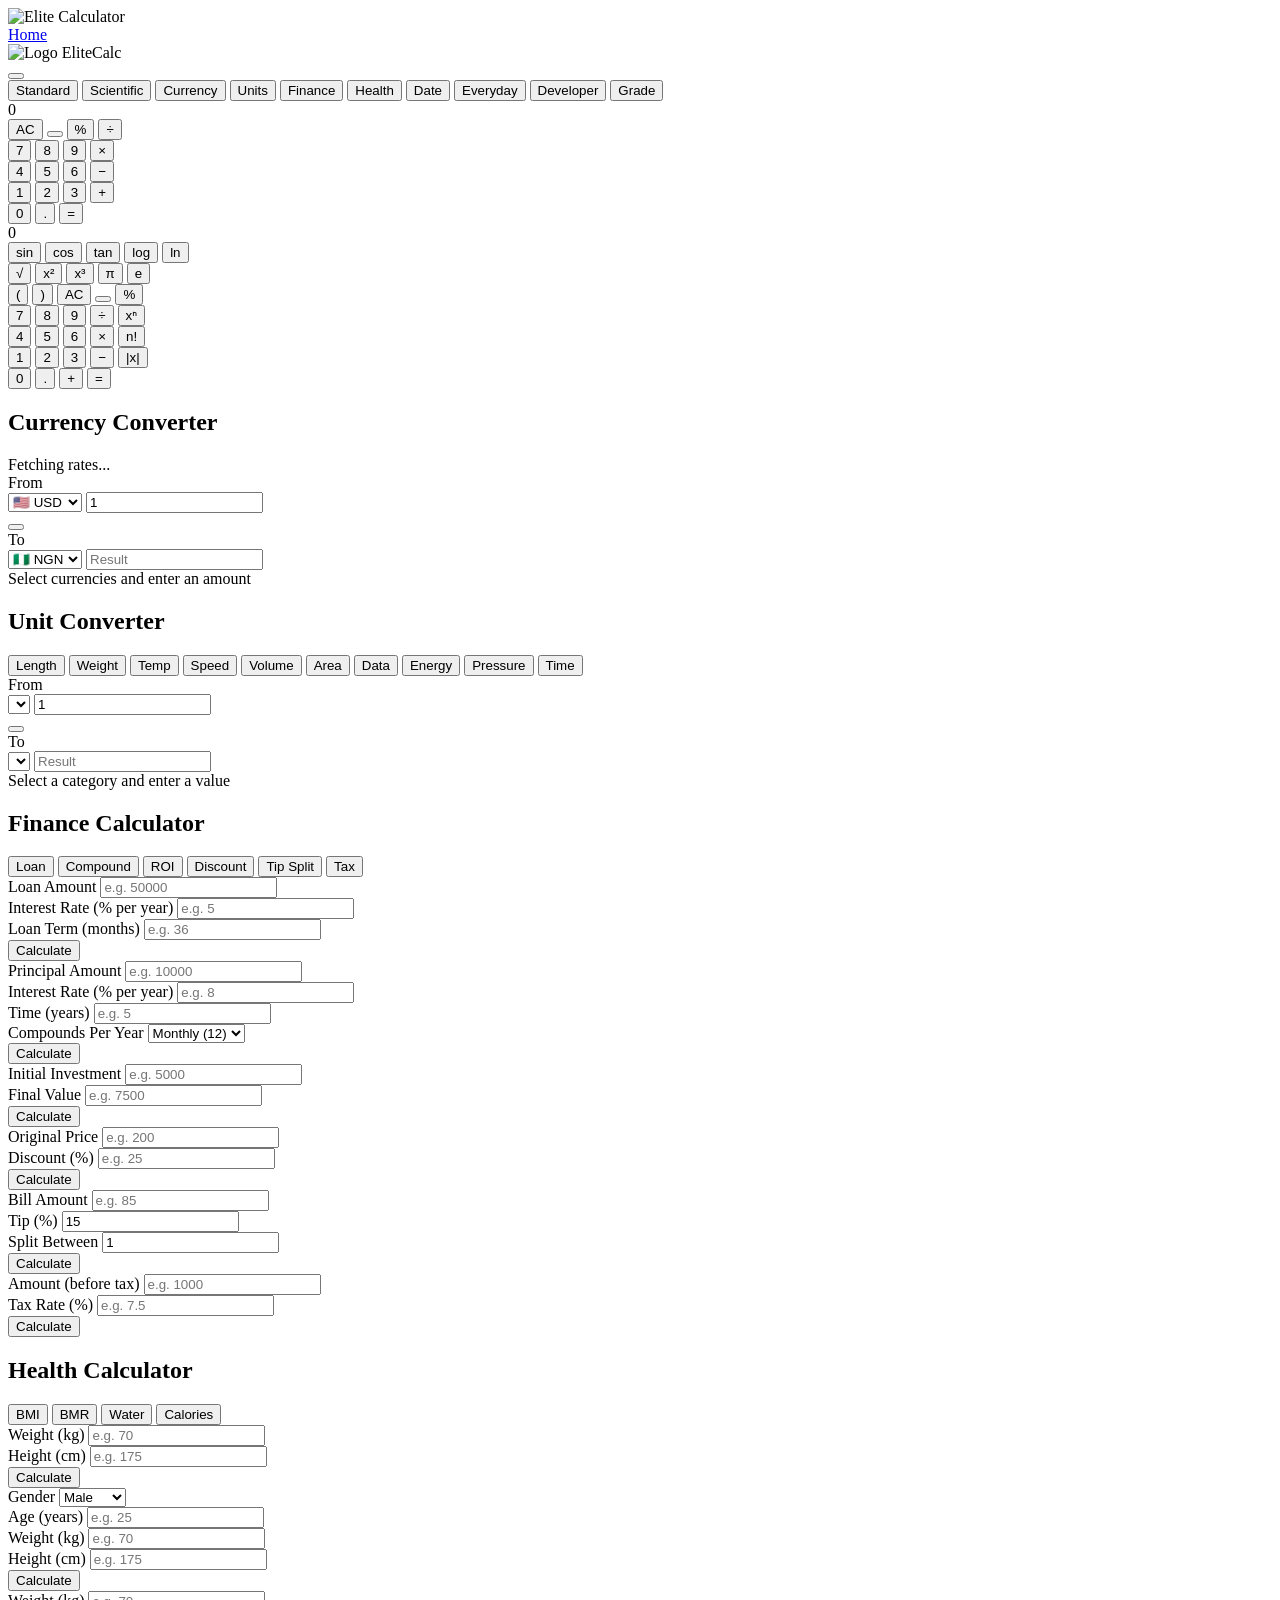
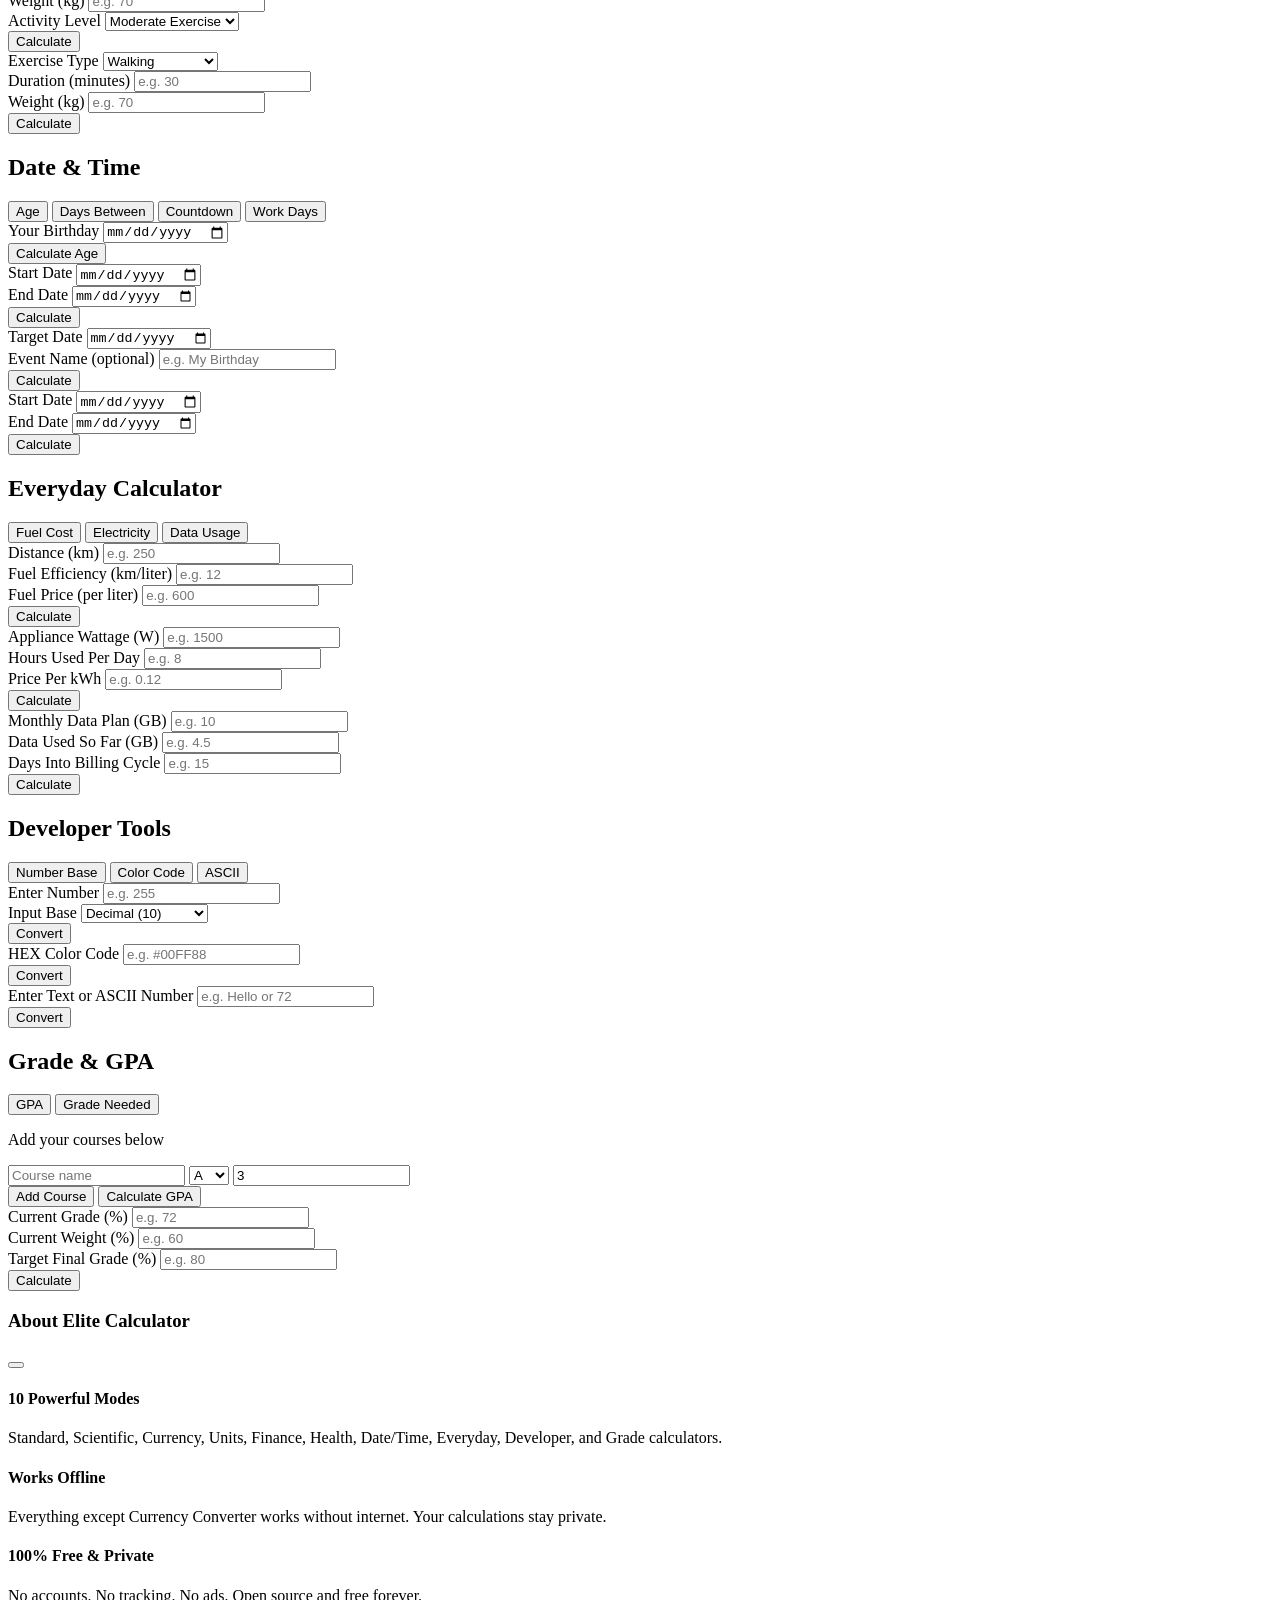
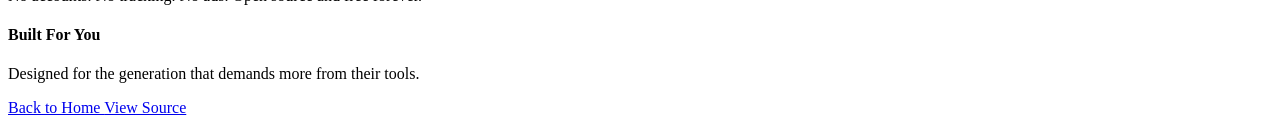
==== app.html @ 7fbbacd4 "Update print statement from 'Hello' to 'Goodbye'" ====
<!DOCTYPE html>
<html lang="en">
<head>
  <meta charset="UTF-8" />
  <meta name="viewport" content="width=device-width, initial-scale=1.0, user-scalable=no" />
  <meta name="description" content="Elite Calculator — 10 powerful calculator modes in one beautiful tool." />
  <meta name="theme-color" content="#0A0A0A" />

  <title>Elite Calculator — App</title>

  <link rel="icon" type="image/svg+xml" href="assets/favicon.svg" />

  <link rel="preconnect" href="https://fonts.googleapis.com" />
  <link rel="preconnect" href="https://fonts.gstatic.com" crossorigin />
  <link href="https://fonts.googleapis.com/css2?family=Space+Grotesk:wght@300;400;500;600;700&family=JetBrains+Mono:wght@300;400;500;700&family=Inter:wght@300;400;500;600&display=swap" rel="stylesheet" />

  <script src="https://unpkg.com/lucide@latest/dist/umd/lucide.min.js"></script>

  <link rel="stylesheet" href="css/app.css" />
</head>
<body>

<!-- LOADING SCREEN -->
<div id="loading-screen" class="app-loading">
  <div class="app-loading-content">
    <img
      src="https://i.postimg.cc/bwJGd2sS/994266106-1785743439122091.jpg"
      alt="Elite Calculator"
      class="app-loading-logo"
    />
    <div class="app-loading-bar-wrap">
      <div class="app-loading-bar"></div>
    </div>
  </div>
</div>

<!-- APP NAVIGATION -->
<nav class="app-nav">
  <div class="app-nav-inner">
    <a href="index.html" class="app-nav-back">
      <i data-lucide="arrow-left"></i>
      <span>Home</span>
    </a>
    <div class="app-nav-brand">
      <img
        src="https://i.postimg.cc/bwJGd2sS/994266106-1785743439122091.jpg"
        alt="Logo"
        class="app-nav-logo"
      />
      <span class="app-nav-title">Elite<span class="app-nav-accent">Calc</span></span>
    </div>
    <button class="app-nav-info" id="info-btn" aria-label="Info">
      <i data-lucide="info"></i>
    </button>
  </div>
</nav>

<!-- MODE SELECTOR -->
<div class="mode-selector" id="mode-selector">
  <div class="mode-scroll">

    <button class="mode-tab active" data-mode="standard">
      <i data-lucide="hash"></i>
      <span>Standard</span>
    </button>

    <button class="mode-tab" data-mode="scientific">
      <i data-lucide="atom"></i>
      <span>Scientific</span>
    </button>

    <button class="mode-tab" data-mode="currency">
      <i data-lucide="dollar-sign"></i>
      <span>Currency</span>
    </button>

    <button class="mode-tab" data-mode="units">
      <i data-lucide="ruler"></i>
      <span>Units</span>
    </button>

    <button class="mode-tab" data-mode="finance">
      <i data-lucide="trending-up"></i>
      <span>Finance</span>
    </button>

    <button class="mode-tab" data-mode="health">
      <i data-lucide="heart-pulse"></i>
      <span>Health</span>
    </button>

    <button class="mode-tab" data-mode="datetime">
      <i data-lucide="calendar"></i>
      <span>Date</span>
    </button>

    <button class="mode-tab" data-mode="everyday">
      <i data-lucide="fuel"></i>
      <span>Everyday</span>
    </button>

    <button class="mode-tab" data-mode="developer">
      <i data-lucide="code-2"></i>
      <span>Developer</span>
    </button>

    <button class="mode-tab" data-mode="grade">
      <i data-lucide="graduation-cap"></i>
      <span>Grade</span>
    </button>

  </div>
</div>

<!-- MAIN CALCULATOR AREA -->
<main class="calc-app" id="calc-app">  <!-- ================================
       STANDARD CALCULATOR MODE
  ================================ -->
  <div class="calc-mode active" id="mode-standard">

    <!-- Display Screen -->
    <div class="calc-display">
      <div class="calc-history" id="calc-history"></div>
      <div class="calc-expression" id="calc-expression"></div>
      <div class="calc-result" id="calc-result">0</div>
    </div>

    <!-- Calculator Buttons -->
    <div class="calc-buttons">
      <div class="calc-row">
        <button class="calc-btn func" data-action="clear">AC</button>
        <button class="calc-btn func" data-action="backspace">
          <i data-lucide="delete"></i>
        </button>
        <button class="calc-btn func" data-action="percent">%</button>
        <button class="calc-btn operator" data-action="operator" data-value="/">÷</button>
      </div>
      <div class="calc-row">
        <button class="calc-btn number" data-value="7">7</button>
        <button class="calc-btn number" data-value="8">8</button>
        <button class="calc-btn number" data-value="9">9</button>
        <button class="calc-btn operator" data-action="operator" data-value="*">×</button>
      </div>
      <div class="calc-row">
        <button class="calc-btn number" data-value="4">4</button>
        <button class="calc-btn number" data-value="5">5</button>
        <button class="calc-btn number" data-value="6">6</button>
        <button class="calc-btn operator" data-action="operator" data-value="-">−</button>
      </div>
      <div class="calc-row">
        <button class="calc-btn number" data-value="1">1</button>
        <button class="calc-btn number" data-value="2">2</button>
        <button class="calc-btn number" data-value="3">3</button>
        <button class="calc-btn operator" data-action="operator" data-value="+">+</button>
      </div>
      <div class="calc-row">
        <button class="calc-btn number zero" data-value="0">0</button>
        <button class="calc-btn number" data-value=".">.</button>
        <button class="calc-btn equals" data-action="equals">=</button>
      </div>
    </div>
  </div>

  <!-- ================================
       SCIENTIFIC CALCULATOR MODE
  ================================ -->
  <div class="calc-mode" id="mode-scientific">

    <div class="calc-display">
      <div class="calc-history" id="sci-history"></div>
      <div class="calc-expression" id="sci-expression"></div>
      <div class="calc-result" id="sci-result">0</div>
    </div>

    <div class="calc-buttons scientific-buttons">

      <!-- Row 1: Advanced functions -->
      <div class="calc-row sci-row">
        <button class="calc-btn sci-func" data-action="sci" data-value="sin">sin</button>
        <button class="calc-btn sci-func" data-action="sci" data-value="cos">cos</button>
        <button class="calc-btn sci-func" data-action="sci" data-value="tan">tan</button>
        <button class="calc-btn sci-func" data-action="sci" data-value="log">log</button>
        <button class="calc-btn sci-func" data-action="sci" data-value="ln">ln</button>
      </div>

      <!-- Row 2: More functions -->
      <div class="calc-row sci-row">
        <button class="calc-btn sci-func" data-action="sci" data-value="sqrt">√</button>
        <button class="calc-btn sci-func" data-action="sci" data-value="pow">x²</button>
        <button class="calc-btn sci-func" data-action="sci" data-value="cube">x³</button>
        <button class="calc-btn sci-func" data-action="sci" data-value="pi">π</button>
        <button class="calc-btn sci-func" data-action="sci" data-value="e">e</button>
      </div>

      <!-- Row 3: Parens + Clear -->
      <div class="calc-row sci-row">
        <button class="calc-btn sci-func" data-action="sci" data-value="(">(</button>
        <button class="calc-btn sci-func" data-action="sci" data-value=")">)</button>
        <button class="calc-btn func" data-action="sci-clear">AC</button>
        <button class="calc-btn func" data-action="sci-backspace">
          <i data-lucide="delete"></i>
        </button>
        <button class="calc-btn func" data-action="sci-percent">%</button>
      </div>

      <!-- Row 4: Numbers -->
      <div class="calc-row sci-row">
        <button class="calc-btn number" data-action="sci-num" data-value="7">7</button>
        <button class="calc-btn number" data-action="sci-num" data-value="8">8</button>
        <button class="calc-btn number" data-action="sci-num" data-value="9">9</button>
        <button class="calc-btn operator" data-action="sci-op" data-value="/">÷</button>
        <button class="calc-btn sci-func" data-action="sci" data-value="pow-n">xⁿ</button>
      </div>

      <!-- Row 5 -->
      <div class="calc-row sci-row">
        <button class="calc-btn number" data-action="sci-num" data-value="4">4</button>
        <button class="calc-btn number" data-action="sci-num" data-value="5">5</button>
        <button class="calc-btn number" data-action="sci-num" data-value="6">6</button>
        <button class="calc-btn operator" data-action="sci-op" data-value="*">×</button>
        <button class="calc-btn sci-func" data-action="sci" data-value="fact">n!</button>
      </div>

      <!-- Row 6 -->
      <div class="calc-row sci-row">
        <button class="calc-btn number" data-action="sci-num" data-value="1">1</button>
        <button class="calc-btn number" data-action="sci-num" data-value="2">2</button>
        <button class="calc-btn number" data-action="sci-num" data-value="3">3</button>
        <button class="calc-btn operator" data-action="sci-op" data-value="-">−</button>
        <button class="calc-btn sci-func" data-action="sci" data-value="abs">|x|</button>
      </div>

      <!-- Row 7 -->
      <div class="calc-row sci-row">
        <button class="calc-btn number sci-zero" data-action="sci-num" data-value="0">0</button>
        <button class="calc-btn number" data-action="sci-num" data-value=".">.</button>
        <button class="calc-btn operator" data-action="sci-op" data-value="+">+</button>
        <button class="calc-btn equals" data-action="sci-equals">=</button>
      </div>

    </div>
  </div>

  <!-- ================================
       CURRENCY CONVERTER MODE
  ================================ -->
  <div class="calc-mode" id="mode-currency">

    <div class="converter-panel">

      <div class="converter-header">
        <h2 class="converter-title">Currency Converter</h2>
        <div class="converter-status" id="currency-status">
          <div class="status-dot"></div>
          <span>Fetching rates...</span>
        </div>
      </div>

      <!-- From Currency -->
      <div class="converter-card">
        <label class="converter-label">From</label>
        <div class="converter-input-row">
          <select class="converter-select" id="currency-from">
            <option value="USD">🇺🇸 USD</option>
            <option value="EUR">🇪🇺 EUR</option>
            <option value="GBP">🇬🇧 GBP</option>
            <option value="NGN">🇳🇬 NGN</option>
            <option value="JPY">🇯🇵 JPY</option>
            <option value="CAD">🇨🇦 CAD</option>
            <option value="AUD">🇦🇺 AUD</option>
            <option value="CHF">🇨🇭 CHF</option>
            <option value="CNY">🇨🇳 CNY</option>
            <option value="INR">🇮🇳 INR</option>
            <option value="BRL">🇧🇷 BRL</option>
            <option value="ZAR">🇿🇦 ZAR</option>
            <option value="KRW">🇰🇷 KRW</option>
            <option value="MXN">🇲🇽 MXN</option>
            <option value="SGD">🇸🇬 SGD</option>
            <option value="HKD">🇭🇰 HKD</option>
            <option value="SEK">🇸🇪 SEK</option>
            <option value="NOK">🇳🇴 NOK</option>
            <option value="GHS">🇬🇭 GHS</option>
            <option value="KES">🇰🇪 KES</option>
            <option value="EGP">🇪🇬 EGP</option>
            <option value="AED">🇦🇪 AED</option>
            <option value="SAR">🇸🇦 SAR</option>
            <option value="TRY">🇹🇷 TRY</option>
          </select>
          <input
            type="number"
            class="converter-input"
            id="currency-amount-from"
            value="1"
            placeholder="Enter amount"
          />
        </div>
      </div>

      <!-- Swap Button -->
      <div class="converter-swap-wrap">
        <button class="converter-swap" id="currency-swap">
          <i data-lucide="arrow-up-down"></i>
        </button>
      </div>

      <!-- To Currency -->
      <div class="converter-card">
        <label class="converter-label">To</label>
        <div class="converter-input-row">
          <select class="converter-select" id="currency-to">
            <option value="NGN">🇳🇬 NGN</option>
            <option value="USD">🇺🇸 USD</option>
            <option value="EUR">🇪🇺 EUR</option>
            <option value="GBP">🇬🇧 GBP</option>
            <option value="JPY">🇯🇵 JPY</option>
            <option value="CAD">🇨🇦 CAD</option>
            <option value="AUD">🇦🇺 AUD</option>
            <option value="CHF">🇨🇭 CHF</option>
            <option value="CNY">🇨🇳 CNY</option>
            <option value="INR">🇮🇳 INR</option>
            <option value="BRL">🇧🇷 BRL</option>
            <option value="ZAR">🇿🇦 ZAR</option>
            <option value="KRW">🇰🇷 KRW</option>
            <option value="MXN">🇲🇽 MXN</option>
            <option value="SGD">🇸🇬 SGD</option>
            <option value="HKD">🇭🇰 HKD</option>
            <option value="SEK">🇸🇪 SEK</option>
            <option value="NOK">🇳🇴 NOK</option>
            <option value="GHS">🇬🇭 GHS</option>
            <option value="KES">🇰🇪 KES</option>
            <option value="EGP">🇪🇬 EGP</option>
            <option value="AED">🇦🇪 AED</option>
            <option value="SAR">🇸🇦 SAR</option>
            <option value="TRY">🇹🇷 TRY</option>
          </select>
          <input
            type="number"
            class="converter-input"
            id="currency-amount-to"
            placeholder="Result"
            readonly
          />
        </div>
      </div>

      <!-- Rate Info -->
      <div class="converter-rate" id="currency-rate">
        Select currencies and enter an amount
      </div>

    </div>
  </div>  <!-- ================================
       UNIT CONVERTER MODE
  ================================ -->
  <div class="calc-mode" id="mode-units">

    <div class="converter-panel">

      <div class="converter-header">
        <h2 class="converter-title">Unit Converter</h2>
      </div>

      <!-- Unit Category Selector -->
      <div class="unit-categories" id="unit-categories">
        <button class="unit-cat-btn active" data-category="length">Length</button>
        <button class="unit-cat-btn" data-category="weight">Weight</button>
        <button class="unit-cat-btn" data-category="temperature">Temp</button>
        <button class="unit-cat-btn" data-category="speed">Speed</button>
        <button class="unit-cat-btn" data-category="volume">Volume</button>
        <button class="unit-cat-btn" data-category="area">Area</button>
        <button class="unit-cat-btn" data-category="data">Data</button>
        <button class="unit-cat-btn" data-category="energy">Energy</button>
        <button class="unit-cat-btn" data-category="pressure">Pressure</button>
        <button class="unit-cat-btn" data-category="time">Time</button>
      </div>

      <!-- From Unit -->
      <div class="converter-card">
        <label class="converter-label">From</label>
        <div class="converter-input-row">
          <select class="converter-select" id="unit-from"></select>
          <input
            type="number"
            class="converter-input"
            id="unit-amount-from"
            value="1"
            placeholder="Enter value"
          />
        </div>
      </div>

      <!-- Swap -->
      <div class="converter-swap-wrap">
        <button class="converter-swap" id="unit-swap">
          <i data-lucide="arrow-up-down"></i>
        </button>
      </div>

      <!-- To Unit -->
      <div class="converter-card">
        <label class="converter-label">To</label>
        <div class="converter-input-row">
          <select class="converter-select" id="unit-to"></select>
          <input
            type="number"
            class="converter-input"
            id="unit-amount-to"
            placeholder="Result"
            readonly
          />
        </div>
      </div>

      <div class="converter-rate" id="unit-formula">
        Select a category and enter a value
      </div>

    </div>
  </div>

  <!-- ================================
       FINANCE CALCULATOR MODE
  ================================ -->
  <div class="calc-mode" id="mode-finance">

    <div class="converter-panel">

      <div class="converter-header">
        <h2 class="converter-title">Finance Calculator</h2>
      </div>

      <!-- Finance Sub-Mode Selector -->
      <div class="unit-categories" id="finance-categories">
        <button class="unit-cat-btn active" data-finance="loan">Loan</button>
        <button class="unit-cat-btn" data-finance="compound">Compound</button>
        <button class="unit-cat-btn" data-finance="roi">ROI</button>
        <button class="unit-cat-btn" data-finance="discount">Discount</button>
        <button class="unit-cat-btn" data-finance="tip">Tip Split</button>
        <button class="unit-cat-btn" data-finance="tax">Tax</button>
      </div>

      <!-- Loan Calculator -->
      <div class="finance-panel active" id="finance-loan">
        <div class="input-group">
          <label class="input-label">Loan Amount</label>
          <input type="number" class="form-input" id="loan-amount" placeholder="e.g. 50000" />
        </div>
        <div class="input-group">
          <label class="input-label">Interest Rate (% per year)</label>
          <input type="number" class="form-input" id="loan-rate" placeholder="e.g. 5" />
        </div>
        <div class="input-group">
          <label class="input-label">Loan Term (months)</label>
          <input type="number" class="form-input" id="loan-term" placeholder="e.g. 36" />
        </div>
        <button class="calc-action-btn" id="loan-calc-btn">Calculate</button>
        <div class="result-card" id="loan-result" style="display:none;">
          <div class="result-row">
            <span class="result-label">Monthly Payment</span>
            <span class="result-value" id="loan-monthly">—</span>
          </div>
          <div class="result-row">
            <span class="result-label">Total Payment</span>
            <span class="result-value" id="loan-total">—</span>
          </div>
          <div class="result-row">
            <span class="result-label">Total Interest</span>
            <span class="result-value" id="loan-interest">—</span>
          </div>
        </div>
      </div>

      <!-- Compound Interest -->
      <div class="finance-panel" id="finance-compound">
        <div class="input-group">
          <label class="input-label">Principal Amount</label>
          <input type="number" class="form-input" id="comp-principal" placeholder="e.g. 10000" />
        </div>
        <div class="input-group">
          <label class="input-label">Interest Rate (% per year)</label>
          <input type="number" class="form-input" id="comp-rate" placeholder="e.g. 8" />
        </div>
        <div class="input-group">
          <label class="input-label">Time (years)</label>
          <input type="number" class="form-input" id="comp-time" placeholder="e.g. 5" />
        </div>
        <div class="input-group">
          <label class="input-label">Compounds Per Year</label>
          <select class="form-input" id="comp-frequency">
            <option value="1">Annually (1)</option>
            <option value="4">Quarterly (4)</option>
            <option value="12" selected>Monthly (12)</option>
            <option value="365">Daily (365)</option>
          </select>
        </div>
        <button class="calc-action-btn" id="comp-calc-btn">Calculate</button>
        <div class="result-card" id="comp-result" style="display:none;">
          <div class="result-row">
            <span class="result-label">Future Value</span>
            <span class="result-value" id="comp-future">—</span>
          </div>
          <div class="result-row">
            <span class="result-label">Interest Earned</span>
            <span class="result-value" id="comp-earned">—</span>
          </div>
        </div>
      </div>

      <!-- ROI Calculator -->
      <div class="finance-panel" id="finance-roi">
        <div class="input-group">
          <label class="input-label">Initial Investment</label>
          <input type="number" class="form-input" id="roi-initial" placeholder="e.g. 5000" />
        </div>
        <div class="input-group">
          <label class="input-label">Final Value</label>
          <input type="number" class="form-input" id="roi-final" placeholder="e.g. 7500" />
        </div>
        <button class="calc-action-btn" id="roi-calc-btn">Calculate</button>
        <div class="result-card" id="roi-result" style="display:none;">
          <div class="result-row">
            <span class="result-label">ROI</span>
            <span class="result-value" id="roi-percent">—</span>
          </div>
          <div class="result-row">
            <span class="result-label">Profit / Loss</span>
            <span class="result-value" id="roi-profit">—</span>
          </div>
        </div>
      </div>

      <!-- Discount Calculator -->
      <div class="finance-panel" id="finance-discount">
        <div class="input-group">
          <label class="input-label">Original Price</label>
          <input type="number" class="form-input" id="disc-original" placeholder="e.g. 200" />
        </div>
        <div class="input-group">
          <label class="input-label">Discount (%)</label>
          <input type="number" class="form-input" id="disc-percent" placeholder="e.g. 25" />
        </div>
        <button class="calc-action-btn" id="disc-calc-btn">Calculate</button>
        <div class="result-card" id="disc-result" style="display:none;">
          <div class="result-row">
            <span class="result-label">You Save</span>
            <span class="result-value" id="disc-savings">—</span>
          </div>
          <div class="result-row">
            <span class="result-label">Final Price</span>
            <span class="result-value" id="disc-final">—</span>
          </div>
        </div>
      </div>

      <!-- Tip Splitter -->
      <div class="finance-panel" id="finance-tip">
        <div class="input-group">
          <label class="input-label">Bill Amount</label>
          <input type="number" class="form-input" id="tip-bill" placeholder="e.g. 85" />
        </div>
        <div class="input-group">
          <label class="input-label">Tip (%)</label>
          <input type="number" class="form-input" id="tip-percent" placeholder="e.g. 15" value="15" />
        </div>
        <div class="input-group">
          <label class="input-label">Split Between</label>
          <input type="number" class="form-input" id="tip-people" placeholder="e.g. 3" value="1" />
        </div>
        <button class="calc-action-btn" id="tip-calc-btn">Calculate</button>
        <div class="result-card" id="tip-result" style="display:none;">
          <div class="result-row">
            <span class="result-label">Tip Amount</span>
            <span class="result-value" id="tip-amount">—</span>
          </div>
          <div class="result-row">
            <span class="result-label">Total Bill</span>
            <span class="result-value" id="tip-total">—</span>
          </div>
          <div class="result-row">
            <span class="result-label">Per Person</span>
            <span class="result-value" id="tip-each">—</span>
          </div>
        </div>
      </div>

      <!-- Tax Calculator -->
      <div class="finance-panel" id="finance-tax">
        <div class="input-group">
          <label class="input-label">Amount (before tax)</label>
          <input type="number" class="form-input" id="tax-amount" placeholder="e.g. 1000" />
        </div>
        <div class="input-group">
          <label class="input-label">Tax Rate (%)</label>
          <input type="number" class="form-input" id="tax-rate" placeholder="e.g. 7.5" />
        </div>
        <button class="calc-action-btn" id="tax-calc-btn">Calculate</button>
        <div class="result-card" id="tax-result" style="display:none;">
          <div class="result-row">
            <span class="result-label">Tax Amount</span>
            <span class="result-value" id="tax-value">—</span>
          </div>
          <div class="result-row">
            <span class="result-label">Total After Tax</span>
            <span class="result-value" id="tax-total">—</span>
          </div>
        </div>
      </div>

    </div>
  </div>

  <!-- ================================
       HEALTH CALCULATOR MODE
  ================================ -->
  <div class="calc-mode" id="mode-health">

    <div class="converter-panel">

      <div class="converter-header">
        <h2 class="converter-title">Health Calculator</h2>
      </div>

      <div class="unit-categories" id="health-categories">
        <button class="unit-cat-btn active" data-health="bmi">BMI</button>
        <button class="unit-cat-btn" data-health="bmr">BMR</button>
        <button class="unit-cat-btn" data-health="water">Water</button>
        <button class="unit-cat-btn" data-health="calories">Calories</button>
      </div>

      <!-- BMI Calculator -->
      <div class="health-panel active" id="health-bmi">
        <div class="input-group">
          <label class="input-label">Weight (kg)</label>
          <input type="number" class="form-input" id="bmi-weight" placeholder="e.g. 70" />
        </div>
        <div class="input-group">
          <label class="input-label">Height (cm)</label>
          <input type="number" class="form-input" id="bmi-height" placeholder="e.g. 175" />
        </div>
        <button class="calc-action-btn" id="bmi-calc-btn">Calculate</button>
        <div class="result-card" id="bmi-result" style="display:none;">
          <div class="result-row">
            <span class="result-label">Your BMI</span>
            <span class="result-value" id="bmi-value">—</span>
          </div>
          <div class="result-row">
            <span class="result-label">Classification</span>
            <span class="result-value" id="bmi-class">—</span>
          </div>
          <div class="bmi-bar-wrap">
            <div class="bmi-bar">
              <div class="bmi-indicator" id="bmi-indicator"></div>
            </div>
            <div class="bmi-labels">
              <span>Under</span>
              <span>Normal</span>
              <span>Over</span>
              <span>Obese</span>
            </div>
          </div>
        </div>
      </div>

      <!-- BMR Calculator -->
      <div class="health-panel" id="health-bmr">
        <div class="input-group">
          <label class="input-label">Gender</label>
          <select class="form-input" id="bmr-gender">
            <option value="male">Male</option>
            <option value="female">Female</option>
          </select>
        </div>
        <div class="input-group">
          <label class="input-label">Age (years)</label>
          <input type="number" class="form-input" id="bmr-age" placeholder="e.g. 25" />
        </div>
        <div class="input-group">
          <label class="input-label">Weight (kg)</label>
          <input type="number" class="form-input" id="bmr-weight" placeholder="e.g. 70" />
        </div>
        <div class="input-group">
          <label class="input-label">Height (cm)</label>
          <input type="number" class="form-input" id="bmr-height" placeholder="e.g. 175" />
        </div>
        <button class="calc-action-btn" id="bmr-calc-btn">Calculate</button>
        <div class="result-card" id="bmr-result" style="display:none;">
          <div class="result-row">
            <span class="result-label">BMR</span>
            <span class="result-value" id="bmr-value">—</span>
          </div>
          <div class="result-row">
            <span class="result-label">Daily Calories (light activity)</span>
            <span class="result-value" id="bmr-light">—</span>
          </div>
          <div class="result-row">
            <span class="result-label">Daily Calories (moderate)</span>
            <span class="result-value" id="bmr-moderate">—</span>
          </div>
          <div class="result-row">
            <span class="result-label">Daily Calories (active)</span>
            <span class="result-value" id="bmr-active">—</span>
          </div>
        </div>
      </div>

      <!-- Water Intake -->
      <div class="health-panel" id="health-water">
        <div class="input-group">
          <label class="input-label">Weight (kg)</label>
          <input type="number" class="form-input" id="water-weight" placeholder="e.g. 70" />
        </div>
        <div class="input-group">
          <label class="input-label">Activity Level</label>
          <select class="form-input" id="water-activity">
            <option value="sedentary">Sedentary</option>
            <option value="light">Light Exercise</option>
            <option value="moderate" selected>Moderate Exercise</option>
            <option value="active">Very Active</option>
          </select>
        </div>
        <button class="calc-action-btn" id="water-calc-btn">Calculate</button>
        <div class="result-card" id="water-result" style="display:none;">
          <div class="result-row">
            <span class="result-label">Daily Water Intake</span>
            <span class="result-value" id="water-liters">—</span>
          </div>
          <div class="result-row">
            <span class="result-label">Glasses (250ml each)</span>
            <span class="result-value" id="water-glasses">—</span>
          </div>
        </div>
      </div>

      <!-- Calorie Calculator -->
      <div class="health-panel" id="health-calories">
        <div class="input-group">
          <label class="input-label">Exercise Type</label>
          <select class="form-input" id="cal-exercise">
            <option value="walking">Walking</option>
            <option value="running">Running</option>
            <option value="cycling">Cycling</option>
            <option value="swimming">Swimming</option>
            <option value="gym">Weight Training</option>
            <option value="yoga">Yoga</option>
          </select>
        </div>
        <div class="input-group">
          <label class="input-label">Duration (minutes)</label>
          <input type="number" class="form-input" id="cal-duration" placeholder="e.g. 30" />
        </div>
        <div class="input-group">
          <label class="input-label">Weight (kg)</label>
          <input type="number" class="form-input" id="cal-weight" placeholder="e.g. 70" />
        </div>
        <button class="calc-action-btn" id="cal-calc-btn">Calculate</button>
        <div class="result-card" id="cal-result" style="display:none;">
          <div class="result-row">
            <span class="result-label">Calories Burned</span>
            <span class="result-value" id="cal-burned">—</span>
          </div>
        </div>
      </div>

    </div>
  </div>  <!-- ================================
       DATE & TIME CALCULATOR MODE
  ================================ -->
  <div class="calc-mode" id="mode-datetime">

    <div class="converter-panel">

      <div class="converter-header">
        <h2 class="converter-title">Date & Time</h2>
      </div>

      <div class="unit-categories" id="datetime-categories">
        <button class="unit-cat-btn active" data-datetime="age">Age</button>
        <button class="unit-cat-btn" data-datetime="between">Days Between</button>
        <button class="unit-cat-btn" data-datetime="countdown">Countdown</button>
        <button class="unit-cat-btn" data-datetime="workdays">Work Days</button>
      </div>

      <!-- Age Calculator -->
      <div class="datetime-panel active" id="datetime-age">
        <div class="input-group">
          <label class="input-label">Your Birthday</label>
          <input type="date" class="form-input" id="age-birthday" />
        </div>
        <button class="calc-action-btn" id="age-calc-btn">Calculate Age</button>
        <div class="result-card" id="age-result" style="display:none;">
          <div class="result-row">
            <span class="result-label">Your Age</span>
            <span class="result-value" id="age-years">—</span>
          </div>
          <div class="result-row">
            <span class="result-label">Months Lived</span>
            <span class="result-value" id="age-months">—</span>
          </div>
          <div class="result-row">
            <span class="result-label">Days Lived</span>
            <span class="result-value" id="age-days">—</span>
          </div>
          <div class="result-row">
            <span class="result-label">Next Birthday In</span>
            <span class="result-value" id="age-next">—</span>
          </div>
        </div>
      </div>

      <!-- Days Between -->
      <div class="datetime-panel" id="datetime-between">
        <div class="input-group">
          <label class="input-label">Start Date</label>
          <input type="date" class="form-input" id="between-start" />
        </div>
        <div class="input-group">
          <label class="input-label">End Date</label>
          <input type="date" class="form-input" id="between-end" />
        </div>
        <button class="calc-action-btn" id="between-calc-btn">Calculate</button>
        <div class="result-card" id="between-result" style="display:none;">
          <div class="result-row">
            <span class="result-label">Total Days</span>
            <span class="result-value" id="between-days">—</span>
          </div>
          <div class="result-row">
            <span class="result-label">Weeks</span>
            <span class="result-value" id="between-weeks">—</span>
          </div>
          <div class="result-row">
            <span class="result-label">Months</span>
            <span class="result-value" id="between-months">—</span>
          </div>
        </div>
      </div>

      <!-- Countdown -->
      <div class="datetime-panel" id="datetime-countdown">
        <div class="input-group">
          <label class="input-label">Target Date</label>
          <input type="date" class="form-input" id="countdown-date" />
        </div>
        <div class="input-group">
          <label class="input-label">Event Name (optional)</label>
          <input type="text" class="form-input" id="countdown-name" placeholder="e.g. My Birthday" />
        </div>
        <button class="calc-action-btn" id="countdown-calc-btn">Calculate</button>
        <div class="result-card" id="countdown-result" style="display:none;">
          <div class="countdown-display">
            <div class="countdown-block">
              <span class="countdown-number" id="cd-days">0</span>
              <span class="countdown-label">Days</span>
            </div>
            <div class="countdown-block">
              <span class="countdown-number" id="cd-hours">0</span>
              <span class="countdown-label">Hours</span>
            </div>
            <div class="countdown-block">
              <span class="countdown-number" id="cd-mins">0</span>
              <span class="countdown-label">Mins</span>
            </div>
          </div>
          <p class="countdown-event" id="cd-event"></p>
        </div>
      </div>

      <!-- Working Days -->
      <div class="datetime-panel" id="datetime-workdays">
        <div class="input-group">
          <label class="input-label">Start Date</label>
          <input type="date" class="form-input" id="work-start" />
        </div>
        <div class="input-group">
          <label class="input-label">End Date</label>
          <input type="date" class="form-input" id="work-end" />
        </div>
        <button class="calc-action-btn" id="work-calc-btn">Calculate</button>
        <div class="result-card" id="work-result" style="display:none;">
          <div class="result-row">
            <span class="result-label">Working Days</span>
            <span class="result-value" id="work-days">—</span>
          </div>
          <div class="result-row">
            <span class="result-label">Weekend Days</span>
            <span class="result-value" id="work-weekends">—</span>
          </div>
          <div class="result-row">
            <span class="result-label">Total Days</span>
            <span class="result-value" id="work-total">—</span>
          </div>
        </div>
      </div>

    </div>
  </div>

  <!-- ================================
       EVERYDAY CALCULATOR MODE
  ================================ -->
  <div class="calc-mode" id="mode-everyday">

    <div class="converter-panel">

      <div class="converter-header">
        <h2 class="converter-title">Everyday Calculator</h2>
      </div>

      <div class="unit-categories" id="everyday-categories">
        <button class="unit-cat-btn active" data-everyday="fuel">Fuel Cost</button>
        <button class="unit-cat-btn" data-everyday="electricity">Electricity</button>
        <button class="unit-cat-btn" data-everyday="data">Data Usage</button>
      </div>

      <!-- Fuel Cost -->
      <div class="everyday-panel active" id="everyday-fuel">
        <div class="input-group">
          <label class="input-label">Distance (km)</label>
          <input type="number" class="form-input" id="fuel-distance" placeholder="e.g. 250" />
        </div>
        <div class="input-group">
          <label class="input-label">Fuel Efficiency (km/liter)</label>
          <input type="number" class="form-input" id="fuel-efficiency" placeholder="e.g. 12" />
        </div>
        <div class="input-group">
          <label class="input-label">Fuel Price (per liter)</label>
          <input type="number" class="form-input" id="fuel-price" placeholder="e.g. 600" />
        </div>
        <button class="calc-action-btn" id="fuel-calc-btn">Calculate</button>
        <div class="result-card" id="fuel-result" style="display:none;">
          <div class="result-row">
            <span class="result-label">Fuel Needed</span>
            <span class="result-value" id="fuel-liters">—</span>
          </div>
          <div class="result-row">
            <span class="result-label">Total Cost</span>
            <span class="result-value" id="fuel-cost">—</span>
          </div>
        </div>
      </div>

      <!-- Electricity Bill -->
      <div class="everyday-panel" id="everyday-electricity">
        <div class="input-group">
          <label class="input-label">Appliance Wattage (W)</label>
          <input type="number" class="form-input" id="elec-watts" placeholder="e.g. 1500" />
        </div>
        <div class="input-group">
          <label class="input-label">Hours Used Per Day</label>
          <input type="number" class="form-input" id="elec-hours" placeholder="e.g. 8" />
        </div>
        <div class="input-group">
          <label class="input-label">Price Per kWh</label>
          <input type="number" class="form-input" id="elec-rate" placeholder="e.g. 0.12" />
        </div>
        <button class="calc-action-btn" id="elec-calc-btn">Calculate</button>
        <div class="result-card" id="elec-result" style="display:none;">
          <div class="result-row">
            <span class="result-label">Daily Cost</span>
            <span class="result-value" id="elec-daily">—</span>
          </div>
          <div class="result-row">
            <span class="result-label">Monthly Cost</span>
            <span class="result-value" id="elec-monthly">—</span>
          </div>
          <div class="result-row">
            <span class="result-label">Yearly Cost</span>
            <span class="result-value" id="elec-yearly">—</span>
          </div>
        </div>
      </div>

      <!-- Data Usage -->
      <div class="everyday-panel" id="everyday-data">
        <div class="input-group">
          <label class="input-label">Monthly Data Plan (GB)</label>
          <input type="number" class="form-input" id="data-plan" placeholder="e.g. 10" />
        </div>
        <div class="input-group">
          <label class="input-label">Data Used So Far (GB)</label>
          <input type="number" class="form-input" id="data-used" placeholder="e.g. 4.5" />
        </div>
        <div class="input-group">
          <label class="input-label">Days Into Billing Cycle</label>
          <input type="number" class="form-input" id="data-days" placeholder="e.g. 15" />
        </div>
        <button class="calc-action-btn" id="data-calc-btn">Calculate</button>
        <div class="result-card" id="data-result" style="display:none;">
          <div class="result-row">
            <span class="result-label">Data Remaining</span>
            <span class="result-value" id="data-remaining">—</span>
          </div>
          <div class="result-row">
            <span class="result-label">Daily Average Used</span>
            <span class="result-value" id="data-avg">—</span>
          </div>
          <div class="result-row">
            <span class="result-label">Projected Usage</span>
            <span class="result-value" id="data-projected">—</span>
          </div>
          <div class="result-row">
            <span class="result-label">Status</span>
            <span class="result-value" id="data-status">—</span>
          </div>
        </div>
      </div>

    </div>
  </div>

  <!-- ================================
       DEVELOPER TOOLS MODE
  ================================ -->
  <div class="calc-mode" id="mode-developer">

    <div class="converter-panel">

      <div class="converter-header">
        <h2 class="converter-title">Developer Tools</h2>
      </div>

      <div class="unit-categories" id="dev-categories">
        <button class="unit-cat-btn active" data-dev="base">Number Base</button>
        <button class="unit-cat-btn" data-dev="color">Color Code</button>
        <button class="unit-cat-btn" data-dev="ascii">ASCII</button>
      </div>

      <!-- Number Base Converter -->
      <div class="dev-panel active" id="dev-base">
        <div class="input-group">
          <label class="input-label">Enter Number</label>
          <input type="text" class="form-input mono-input" id="base-input" placeholder="e.g. 255" />
        </div>
        <div class="input-group">
          <label class="input-label">Input Base</label>
          <select class="form-input" id="base-from">
            <option value="10" selected>Decimal (10)</option>
            <option value="2">Binary (2)</option>
            <option value="8">Octal (8)</option>
            <option value="16">Hexadecimal (16)</option>
          </select>
        </div>
        <button class="calc-action-btn" id="base-calc-btn">Convert</button>
        <div class="result-card" id="base-result" style="display:none;">
          <div class="result-row">
            <span class="result-label">Decimal</span>
            <span class="result-value mono-val" id="base-dec">—</span>
          </div>
          <div class="result-row">
            <span class="result-label">Binary</span>
            <span class="result-value mono-val" id="base-bin">—</span>
          </div>
          <div class="result-row">
            <span class="result-label">Octal</span>
            <span class="result-value mono-val" id="base-oct">—</span>
          </div>
          <div class="result-row">
            <span class="result-label">Hexadecimal</span>
            <span class="result-value mono-val" id="base-hex">—</span>
          </div>
        </div>
      </div>

      <!-- Color Code Converter -->
      <div class="dev-panel" id="dev-color">
        <div class="input-group">
          <label class="input-label">HEX Color Code</label>
          <input type="text" class="form-input mono-input" id="color-hex" placeholder="e.g. #00FF88" />
        </div>
        <button class="calc-action-btn" id="color-calc-btn">Convert</button>
        <div class="result-card" id="color-result" style="display:none;">
          <div class="color-preview" id="color-preview"></div>
          <div class="result-row">
            <span class="result-label">HEX</span>
            <span class="result-value mono-val" id="color-hex-out">—</span>
          </div>
          <div class="result-row">
            <span class="result-label">RGB</span>
            <span class="result-value mono-val" id="color-rgb-out">—</span>
          </div>
          <div class="result-row">
            <span class="result-label">HSL</span>
            <span class="result-value mono-val" id="color-hsl-out">—</span>
          </div>
        </div>
      </div>

      <!-- ASCII Converter -->
      <div class="dev-panel" id="dev-ascii">
        <div class="input-group">
          <label class="input-label">Enter Text or ASCII Number</label>
          <input type="text" class="form-input mono-input" id="ascii-input" placeholder="e.g. Hello or 72" />
        </div>
        <button class="calc-action-btn" id="ascii-calc-btn">Convert</button>
        <div class="result-card" id="ascii-result" style="display:none;">
          <div class="result-row">
            <span class="result-label">Text</span>
            <span class="result-value mono-val" id="ascii-text">—</span>
          </div>
          <div class="result-row">
            <span class="result-label">ASCII Codes</span>
            <span class="result-value mono-val" id="ascii-codes">—</span>
          </div>
        </div>
      </div>

    </div>
  </div>

  <!-- ================================
       GRADE & GPA CALCULATOR MODE
  ================================ -->
  <div class="calc-mode" id="mode-grade">

    <div class="converter-panel">

      <div class="converter-header">
        <h2 class="converter-title">Grade & GPA</h2>
      </div>

      <div class="unit-categories" id="grade-categories">
        <button class="unit-cat-btn active" data-grade="gpa">GPA</button>
        <button class="unit-cat-btn" data-grade="needed">Grade Needed</button>
      </div>

      <!-- GPA Calculator -->
      <div class="grade-panel active" id="grade-gpa">
        <p class="panel-hint">Add your courses below</p>
        <div id="gpa-courses">
          <div class="gpa-row">
            <input type="text" class="form-input gpa-name" placeholder="Course name" />
            <select class="form-input gpa-grade">
              <option value="4.0">A</option>
              <option value="3.7">A-</option>
              <option value="3.3">B+</option>
              <option value="3.0">B</option>
              <option value="2.7">B-</option>
              <option value="2.3">C+</option>
              <option value="2.0">C</option>
              <option value="1.7">C-</option>
              <option value="1.3">D+</option>
              <option value="1.0">D</option>
              <option value="0.0">F</option>
            </select>
            <input type="number" class="form-input gpa-credits" placeholder="Credits" value="3" />
          </div>
        </div>
        <button class="add-row-btn" id="gpa-add-btn">
          <i data-lucide="plus"></i> Add Course
        </button>
        <button class="calc-action-btn" id="gpa-calc-btn">Calculate GPA</button>
        <div class="result-card" id="gpa-result" style="display:none;">
          <div class="result-row">
            <span class="result-label">Your GPA</span>
            <span class="result-value" id="gpa-value">—</span>
          </div>
          <div class="result-row">
            <span class="result-label">Total Credits</span>
            <span class="result-value" id="gpa-credits-total">—</span>
          </div>
        </div>
      </div>

      <!-- Grade Needed -->
      <div class="grade-panel" id="grade-needed">
        <div class="input-group">
          <label class="input-label">Current Grade (%)</label>
          <input type="number" class="form-input" id="needed-current" placeholder="e.g. 72" />
        </div>
        <div class="input-group">
          <label class="input-label">Current Weight (%)</label>
          <input type="number" class="form-input" id="needed-weight" placeholder="e.g. 60" />
        </div>
        <div class="input-group">
          <label class="input-label">Target Final Grade (%)</label>
          <input type="number" class="form-input" id="needed-target" placeholder="e.g. 80" />
        </div>
        <button class="calc-action-btn" id="needed-calc-btn">Calculate</button>
        <div class="result-card" id="needed-result" style="display:none;">
          <div class="result-row">
            <span class="result-label">You Need To Score</span>
            <span class="result-value" id="needed-score">—</span>
          </div>
          <div class="result-row">
            <span class="result-label">On Remaining</span>
            <span class="result-value" id="needed-remaining">—</span>
          </div>
        </div>
      </div>

    </div>
  </div></main>

<!-- ================================
     INFO MODAL
     Shows when user taps the info
     button in the top right nav
================================ -->
<div class="info-modal-overlay" id="info-modal">
  <div class="info-modal">

    <div class="info-modal-header">
      <h3>About Elite Calculator</h3>
      <button class="info-modal-close" id="info-close">
        <i data-lucide="x"></i>
      </button>
    </div>

    <div class="info-modal-body">
      <div class="info-item">
        <i data-lucide="zap"></i>
        <div>
          <h4>10 Powerful Modes</h4>
          <p>Standard, Scientific, Currency, Units, Finance, Health, Date/Time, Everyday, Developer, and Grade calculators.</p>
        </div>
      </div>

      <div class="info-item">
        <i data-lucide="wifi-off"></i>
        <div>
          <h4>Works Offline</h4>
          <p>Everything except Currency Converter works without internet. Your calculations stay private.</p>
        </div>
      </div>

      <div class="info-item">
        <i data-lucide="shield-check"></i>
        <div>
          <h4>100% Free & Private</h4>
          <p>No accounts. No tracking. No ads. Open source and free forever.</p>
        </div>
      </div>

      <div class="info-item">
        <i data-lucide="heart"></i>
        <div>
          <h4>Built For You</h4>
          <p>Designed for the generation that demands more from their tools.</p>
        </div>
      </div>
    </div>

    <div class="info-modal-footer">
      <a href="index.html" class="info-link">
        <i data-lucide="home"></i>
        Back to Home
      </a>
      <a href="#" class="info-link">
        <i data-lucide="github"></i>
        View Source
      </a>
    </div>

  </div>
</div>

<!-- ================================
     KEYBOARD SHORTCUT TOAST
     Shows briefly when user uses
     a keyboard shortcut
================================ -->
<div class="toast" id="toast">
  <span class="toast-text" id="toast-text"></span>
</div>

<!-- ================================
     SCRIPTS
     Order matters here:
     1. calculator.js — standard calc + mode switching
     2. scientific.js — scientific mode logic
     3. currency.js — currency converter
     4. units.js — unit converter
     5. finance.js — finance tools
     6. health.js — health calculators
     7. datetime.js — date/time tools
     8. everyday.js — everyday calculators
     9. developer.js — dev tools
     10. grade.js — GPA calculator
================================ -->
<script src="js/calculator.js"></script>
<script src="js/scientific.js"></script>
<script src="js/currency.js"></script>
<script src="js/units.js"></script>
<script src="js/finance.js"></script>
<script src="js/health.js"></script>
<script src="js/datetime.js"></script>
<script src="js/everyday.js"></script>
<script src="js/developer.js"></script>
<script src="js/grade.js"></script>

<!-- Safety net for loading screen -->
<script>
  setTimeout(function() {
    var ls = document.getElementById('loading-screen');
    if (ls && ls.style.display !== 'none') {
      ls.style.opacity = '0';
      ls.style.display = 'none';
      document.body.style.overflow = '';
    }
  }, 5000);
</script>

</body>
</html>
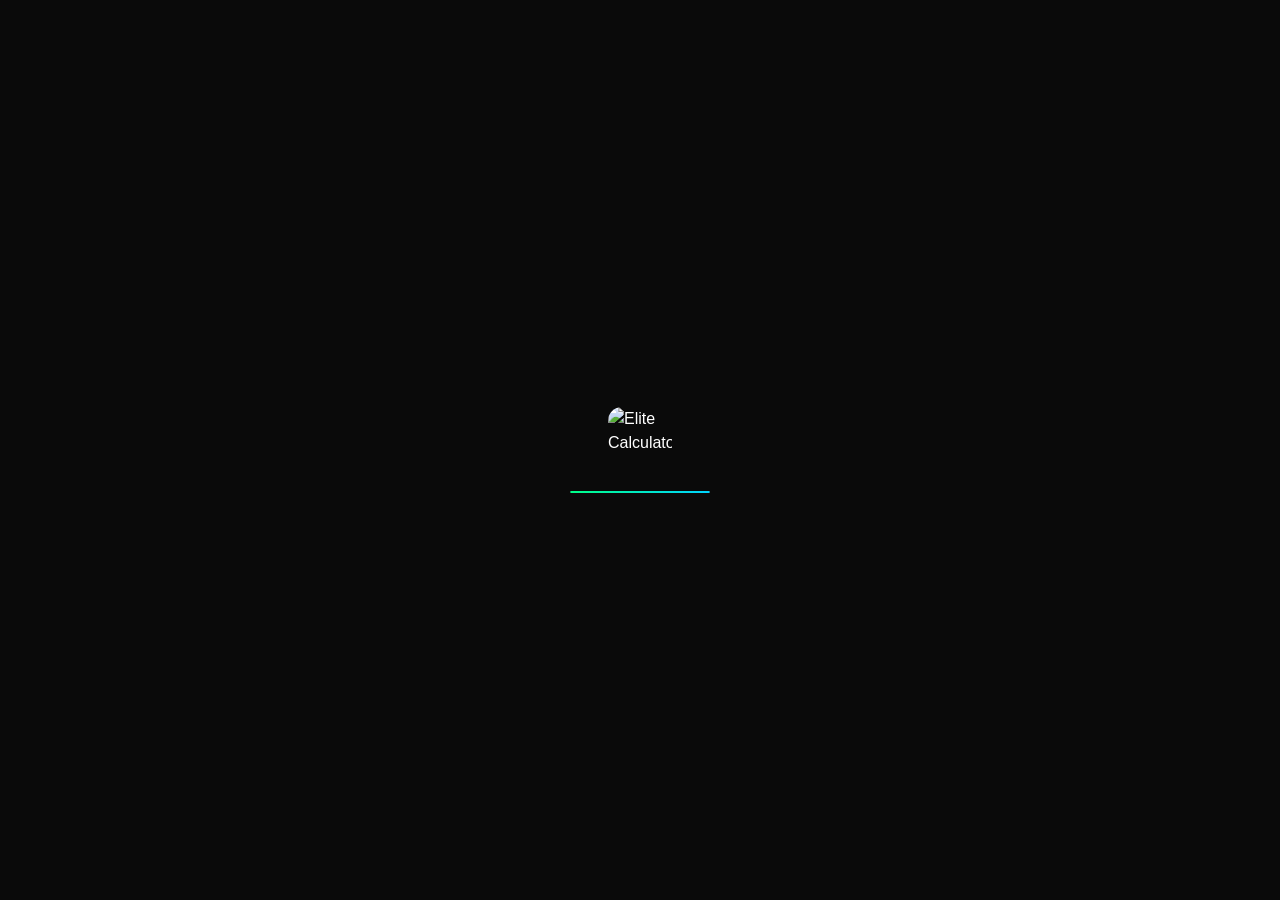
==== commit 47798b84: "Implement loading screen handler script Added a loading screen handler script to manage the loading " ====
--- a/app.html
+++ b/app.html
@@ -1261,7 +1261,40 @@
 <div class="toast" id="toast">
   <span class="toast-text" id="toast-text"></span>
 </div>
-
+<script>
+  /* NUCLEAR LOADING SCREEN HANDLER
+     This runs BEFORE any JS files load.
+     It guarantees the loading screen dies
+     no matter what happens with other files. */
+
+  /* Initialize icons immediately */
+  if (typeof lucide !== 'undefined') {
+    lucide.createIcons();
+  }
+
+  /* Hide loading screen after 1.5 seconds */
+  var appLS = document.getElementById('loading-screen');
+  if (appLS) {
+    document.body.style.overflow = 'hidden';
+    setTimeout(function() {
+      appLS.style.transition = 'opacity 0.5s ease';
+      appLS.style.opacity = '0';
+      setTimeout(function() {
+        appLS.style.display = 'none';
+        document.body.style.overflow = '';
+      }, 500);
+    }, 1500);
+  }
+
+  /* Absolute safety net at 4 seconds */
+  setTimeout(function() {
+    var deadLS = document.getElementById('loading-screen');
+    if (deadLS) {
+      deadLS.style.display = 'none';
+      document.body.style.overflow = '';
+    }
+  }, 4000);
+</script>
 <!-- ================================
      SCRIPTS
      Order matters here:
@@ -1287,17 +1320,6 @@
 <script src="js/developer.js"></script>
 <script src="js/grade.js"></script>
 
-<!-- Safety net for loading screen -->
-<script>
-  setTimeout(function() {
-    var ls = document.getElementById('loading-screen');
-    if (ls && ls.style.display !== 'none') {
-      ls.style.opacity = '0';
-      ls.style.display = 'none';
-      document.body.style.overflow = '';
-    }
-  }, 5000);
-</script>
-
+  
 </body>
 </html>
--- a/css/app.css
+++ b/css/app.css
@@ -0,0 +1,1746 @@
+/* ============================================
+   ELITE CALCULATOR APP — STYLES
+   All visual styling for the calculator app
+============================================ */
+
+/* --- DESIGN TOKENS --- */
+:root {
+  --bg-primary:       #0A0A0A;
+  --bg-surface:       #111111;
+  --bg-elevated:      #161616;
+  --bg-card:          #131313;
+
+  --border-subtle:    #1E1E1E;
+  --border-default:   #252525;
+  --border-strong:    #333333;
+
+  --neon-green:       #00FF88;
+  --neon-green-dim:   #00FF8820;
+  --neon-green-mid:   #00FF8840;
+  --neon-violet:      #7C3AED;
+  --neon-violet-dim:  #7C3AED20;
+  --neon-cyan:        #00D4FF;
+  --neon-cyan-dim:    #00D4FF20;
+
+  --text-primary:     #FFFFFF;
+  --text-secondary:   #A0A0A0;
+  --text-tertiary:    #555555;
+
+  --error:            #FF4444;
+  --warning:          #FFB800;
+  --success:          #00FF88;
+
+  --font-display:     'Space Grotesk', sans-serif;
+  --font-body:        'Inter', sans-serif;
+  --font-mono:        'JetBrains Mono', monospace;
+
+  --radius-sm:   8px;
+  --radius-md:   14px;
+  --radius-lg:   20px;
+  --radius-xl:   28px;
+  --radius-full: 9999px;
+
+  --transition-fast:   150ms ease;
+  --transition-base:   250ms ease;
+  --transition-slow:   400ms ease;
+  --transition-spring: 400ms cubic-bezier(0.34, 1.56, 0.64, 1);
+}
+
+/* --- RESET --- */
+*, *::before, *::after {
+  box-sizing: border-box;
+  margin: 0;
+  padding: 0;
+}
+
+html {
+  font-size: 16px;
+  -webkit-text-size-adjust: 100%;
+}
+
+body {
+  font-family: var(--font-body);
+  background: var(--bg-primary);
+  color: var(--text-primary);
+  line-height: 1.5;
+  overflow-x: hidden;
+  -webkit-font-smoothing: antialiased;
+  min-height: 100vh;
+  display: flex;
+  flex-direction: column;
+}
+
+img {
+  max-width: 100%;
+  display: block;
+}
+
+a { text-decoration: none; color: inherit; }
+ul { list-style: none; }
+
+button {
+  cursor: pointer;
+  border: none;
+  background: none;
+  font-family: inherit;
+  color: inherit;
+}
+
+input, select {
+  font-family: inherit;
+  color: inherit;
+  border: none;
+  outline: none;
+  background: none;
+}
+
+/* ============================================
+   APP LOADING SCREEN
+============================================ */
+.app-loading {
+  position: fixed;
+  inset: 0;
+  background: var(--bg-primary);
+  display: flex;
+  align-items: center;
+  justify-content: center;
+  z-index: 9999;
+  transition: opacity 0.5s ease;
+}
+
+.app-loading.hidden {
+  opacity: 0;
+  pointer-events: none;
+}
+
+.app-loading-content {
+  display: flex;
+  flex-direction: column;
+  align-items: center;
+  gap: 20px;
+}
+
+.app-loading-logo {
+  width: 64px;
+  height: 64px;
+  object-fit: contain;
+  border-radius: var(--radius-md);
+  animation: appLoadPulse 1.5s ease-in-out infinite;
+}
+
+@keyframes appLoadPulse {
+  0%, 100% { transform: scale(1); opacity: 1; }
+  50% { transform: scale(1.05); opacity: 0.7; }
+}
+
+.app-loading-bar-wrap {
+  width: 140px;
+  height: 2px;
+  background: var(--border-subtle);
+  border-radius: var(--radius-full);
+  overflow: hidden;
+}
+
+.app-loading-bar {
+  width: 0%;
+  height: 100%;
+  background: linear-gradient(90deg, var(--neon-green), var(--neon-cyan));
+  border-radius: var(--radius-full);
+  animation: appLoadBar 1.5s ease-in-out forwards;
+}
+
+@keyframes appLoadBar {
+  0%   { width: 0%; }
+  50%  { width: 60%; }
+  100% { width: 100%; }
+}
+
+/* ============================================
+   APP NAVIGATION
+============================================ */
+.app-nav {
+  position: sticky;
+  top: 0;
+  z-index: 100;
+  background: rgba(10, 10, 10, 0.9);
+  backdrop-filter: blur(16px);
+  -webkit-backdrop-filter: blur(16px);
+  border-bottom: 1px solid var(--border-subtle);
+  height: 56px;
+  display: flex;
+  align-items: center;
+}
+
+.app-nav-inner {
+  width: 100%;
+  max-width: 600px;
+  margin: 0 auto;
+  padding: 0 16px;
+  display: flex;
+  align-items: center;
+  justify-content: space-between;
+}
+
+.app-nav-back {
+  display: flex;
+  align-items: center;
+  gap: 6px;
+  font-family: var(--font-body);
+  font-size: 0.85rem;
+  font-weight: 500;
+  color: var(--text-secondary);
+  padding: 6px 12px;
+  border-radius: var(--radius-full);
+  transition: color var(--transition-fast),
+              background var(--transition-fast);
+}
+
+.app-nav-back:hover {
+  color: var(--text-primary);
+  background: var(--border-subtle);
+}
+
+.app-nav-back i {
+  width: 16px;
+  height: 16px;
+}
+
+.app-nav-brand {
+  display: flex;
+  align-items: center;
+  gap: 8px;
+}
+
+.app-nav-logo {
+  width: 28px;
+  height: 28px;
+  object-fit: contain;
+  border-radius: 6px;
+}
+
+.app-nav-title {
+  font-family: var(--font-display);
+  font-size: 0.95rem;
+  font-weight: 700;
+  letter-spacing: -0.02em;
+}
+
+.app-nav-accent {
+  color: var(--neon-green);
+}
+
+.app-nav-info {
+  width: 36px;
+  height: 36px;
+  display: flex;
+  align-items: center;
+  justify-content: center;
+  border-radius: var(--radius-full);
+  color: var(--text-secondary);
+  transition: color var(--transition-fast),
+              background var(--transition-fast);
+}
+
+.app-nav-info:hover {
+  color: var(--text-primary);
+  background: var(--border-subtle);
+}
+
+.app-nav-info i {
+  width: 18px;
+  height: 18px;
+}
+
+/* ============================================
+   MODE SELECTOR TABS
+============================================ */
+.mode-selector {
+  position: sticky;
+  top: 56px;
+  z-index: 99;
+  background: rgba(10, 10, 10, 0.9);
+  backdrop-filter: blur(16px);
+  -webkit-backdrop-filter: blur(16px);
+  border-bottom: 1px solid var(--border-subtle);
+}
+
+.mode-scroll {
+  max-width: 600px;
+  margin: 0 auto;
+  padding: 10px 16px;
+  display: flex;
+  gap: 6px;
+  overflow-x: auto;
+  scrollbar-width: none;
+  -ms-overflow-style: none;
+}
+
+.mode-scroll::-webkit-scrollbar {
+  display: none;
+}
+
+.mode-tab {
+  display: flex;
+  align-items: center;
+  gap: 6px;
+  padding: 8px 14px;
+  border-radius: var(--radius-full);
+  font-family: var(--font-body);
+  font-size: 0.78rem;
+  font-weight: 500;
+  color: var(--text-tertiary);
+  white-space: nowrap;
+  flex-shrink: 0;
+  border: 1px solid transparent;
+  transition: color var(--transition-fast),
+              background var(--transition-fast),
+              border-color var(--transition-fast);
+}
+
+.mode-tab i {
+  width: 14px;
+  height: 14px;
+}
+
+.mode-tab:hover {
+  color: var(--text-secondary);
+  background: var(--border-subtle);
+}
+
+.mode-tab.active {
+  color: var(--neon-green);
+  background: var(--neon-green-dim);
+  border-color: var(--neon-green-mid);
+  }/* ============================================
+   CALCULATOR DISPLAY
+============================================ */
+.calc-app {
+  flex: 1;
+  width: 100%;
+  max-width: 600px;
+  margin: 0 auto;
+  padding: 16px;
+}
+
+/* Each mode panel — hidden by default */
+.calc-mode {
+  display: none;
+  animation: modeFadeIn 0.3s ease forwards;
+}
+
+/* Only the active mode is visible */
+.calc-mode.active {
+  display: block;
+}
+
+@keyframes modeFadeIn {
+  from { opacity: 0; transform: translateY(8px); }
+  to   { opacity: 1; transform: translateY(0); }
+}
+
+/* Display Screen */
+.calc-display {
+  background: var(--bg-surface);
+  border: 1px solid var(--border-subtle);
+  border-radius: var(--radius-xl);
+  padding: 20px 24px;
+  margin-bottom: 12px;
+  min-height: 140px;
+  display: flex;
+  flex-direction: column;
+  align-items: flex-end;
+  justify-content: flex-end;
+  gap: 4px;
+  position: relative;
+  overflow: hidden;
+}
+
+/* Subtle neon glow in display corner */
+.calc-display::before {
+  content: '';
+  position: absolute;
+  top: -30px;
+  right: -30px;
+  width: 120px;
+  height: 120px;
+  background: radial-gradient(
+    circle,
+    rgba(0,255,136,0.06) 0%,
+    transparent 70%
+  );
+  border-radius: 50%;
+  pointer-events: none;
+}
+
+.calc-history {
+  font-family: var(--font-mono);
+  font-size: 0.75rem;
+  color: var(--text-tertiary);
+  text-align: right;
+  min-height: 18px;
+  word-break: break-all;
+}
+
+.calc-expression {
+  font-family: var(--font-mono);
+  font-size: 1rem;
+  color: var(--text-secondary);
+  text-align: right;
+  word-break: break-all;
+  min-height: 24px;
+}
+
+.calc-result {
+  font-family: var(--font-mono);
+  font-size: 2.8rem;
+  font-weight: 700;
+  color: var(--text-primary);
+  text-align: right;
+  letter-spacing: -0.03em;
+  line-height: 1;
+  word-break: break-all;
+  transition: font-size var(--transition-fast);
+}
+
+/* Shrink result font if number is long */
+.calc-result.small {
+  font-size: 1.8rem;
+}
+
+.calc-result.tiny {
+  font-size: 1.2rem;
+}
+
+/* ============================================
+   STANDARD CALCULATOR BUTTONS
+============================================ */
+.calc-buttons {
+  display: flex;
+  flex-direction: column;
+  gap: 10px;
+}
+
+.calc-row {
+  display: grid;
+  grid-template-columns: repeat(4, 1fr);
+  gap: 10px;
+}
+
+/* Base Button */
+.calc-btn {
+  height: 72px;
+  border-radius: var(--radius-lg);
+  font-family: var(--font-mono);
+  font-size: 1.2rem;
+  font-weight: 500;
+  display: flex;
+  align-items: center;
+  justify-content: center;
+  cursor: pointer;
+  border: 1px solid var(--border-subtle);
+  background: var(--bg-surface);
+  color: var(--text-primary);
+  transition: transform var(--transition-spring),
+              background var(--transition-fast),
+              border-color var(--transition-fast),
+              box-shadow var(--transition-fast);
+  position: relative;
+  overflow: hidden;
+  user-select: none;
+  -webkit-tap-highlight-color: transparent;
+}
+
+.calc-btn:active {
+  transform: scale(0.93);
+}
+
+.calc-btn:hover {
+  background: var(--bg-elevated);
+  border-color: var(--border-default);
+}
+
+.calc-btn i {
+  width: 20px;
+  height: 20px;
+}
+
+/* Number Buttons */
+.calc-btn.number {
+  background: var(--bg-elevated);
+  border-color: var(--border-subtle);
+  color: var(--text-primary);
+}
+
+.calc-btn.number:hover {
+  background: var(--bg-card);
+  border-color: var(--border-default);
+}
+
+/* Function Buttons (AC, %, backspace) */
+.calc-btn.func {
+  background: var(--bg-card);
+  color: var(--text-secondary);
+  border-color: var(--border-subtle);
+}
+
+.calc-btn.func:hover {
+  background: var(--border-subtle);
+  color: var(--text-primary);
+}
+
+/* Operator Buttons (+, -, ×, ÷) */
+.calc-btn.operator {
+  background: var(--neon-green-dim);
+  color: var(--neon-green);
+  border-color: var(--neon-green-mid);
+  font-size: 1.4rem;
+}
+
+.calc-btn.operator:hover {
+  background: var(--neon-green-mid);
+  box-shadow: 0 0 20px rgba(0,255,136,0.15);
+}
+
+.calc-btn.operator.active-op {
+  background: var(--neon-green-mid);
+  box-shadow: 0 0 20px rgba(0,255,136,0.2);
+}
+
+/* Equals Button */
+.calc-btn.equals {
+  background: var(--neon-green);
+  color: #000000;
+  border-color: var(--neon-green);
+  font-size: 1.4rem;
+  font-weight: 700;
+}
+
+.calc-btn.equals:hover {
+  box-shadow: 0 0 30px rgba(0,255,136,0.4);
+  transform: scale(1.02);
+}
+
+.calc-btn.equals:active {
+  transform: scale(0.95);
+}
+
+/* Zero button spans 2 columns */
+.calc-btn.zero {
+  grid-column: span 2;
+}
+
+/* ============================================
+   SCIENTIFIC CALCULATOR BUTTONS
+============================================ */
+.scientific-buttons {
+  gap: 8px;
+}
+
+.sci-row {
+  grid-template-columns: repeat(5, 1fr);
+  gap: 8px;
+}
+
+/* Scientific function buttons */
+.calc-btn.sci-func {
+  height: 52px;
+  font-family: var(--font-mono);
+  font-size: 0.78rem;
+  font-weight: 500;
+  background: var(--bg-card);
+  color: var(--neon-cyan);
+  border-color: var(--neon-cyan-dim);
+}
+
+.calc-btn.sci-func:hover {
+  background: var(--neon-cyan-dim);
+  border-color: rgba(0,212,255,0.3);
+}
+
+/* Regular number buttons in scientific mode */
+.sci-row .calc-btn.number {
+  height: 52px;
+  font-size: 1rem;
+}
+
+/* Operator buttons in scientific mode */
+.sci-row .calc-btn.operator {
+  height: 52px;
+  font-size: 1.1rem;
+}
+
+/* Equals in scientific mode */
+.sci-row .calc-btn.equals {
+  height: 52px;
+  font-size: 1.1rem;
+}
+
+/* Zero in scientific mode */
+.calc-btn.sci-zero {
+  grid-column: span 2;
+  }/* ============================================
+   CONVERTER PANEL
+   Shared by Currency, Units, Finance,
+   Health, Date/Time, Everyday, Dev, Grade
+============================================ */
+.converter-panel {
+  display: flex;
+  flex-direction: column;
+  gap: 12px;
+  padding-bottom: 24px;
+}
+
+.converter-header {
+  display: flex;
+  align-items: center;
+  justify-content: space-between;
+  padding: 16px 0 4px;
+  gap: 12px;
+}
+
+.converter-title {
+  font-family: var(--font-display);
+  font-size: 1.2rem;
+  font-weight: 700;
+  color: var(--text-primary);
+  letter-spacing: -0.02em;
+}
+
+/* Live status indicator for currency */
+.converter-status {
+  display: flex;
+  align-items: center;
+  gap: 6px;
+  font-family: var(--font-mono);
+  font-size: 0.7rem;
+  color: var(--text-tertiary);
+}
+
+.status-dot {
+  width: 6px;
+  height: 6px;
+  border-radius: 50%;
+  background: var(--text-tertiary);
+  flex-shrink: 0;
+}
+
+.status-dot.live {
+  background: var(--neon-green);
+  box-shadow: 0 0 6px var(--neon-green);
+  animation: statusPulse 2s ease-in-out infinite;
+}
+
+.status-dot.error {
+  background: var(--error);
+}
+
+@keyframes statusPulse {
+  0%, 100% { opacity: 1; }
+  50% { opacity: 0.4; }
+}
+
+/* Converter Input Card */
+.converter-card {
+  background: var(--bg-surface);
+  border: 1px solid var(--border-subtle);
+  border-radius: var(--radius-lg);
+  padding: 14px 16px;
+  display: flex;
+  flex-direction: column;
+  gap: 10px;
+  transition: border-color var(--transition-fast);
+}
+
+.converter-card:focus-within {
+  border-color: var(--neon-green-mid);
+}
+
+.converter-label {
+  font-family: var(--font-mono);
+  font-size: 0.68rem;
+  font-weight: 500;
+  color: var(--text-tertiary);
+  letter-spacing: 0.1em;
+  text-transform: uppercase;
+}
+
+.converter-input-row {
+  display: flex;
+  align-items: center;
+  gap: 10px;
+}
+
+/* Currency/Unit dropdown */
+.converter-select {
+  background: var(--bg-elevated);
+  border: 1px solid var(--border-subtle);
+  border-radius: var(--radius-md);
+  padding: 10px 12px;
+  font-family: var(--font-body);
+  font-size: 0.85rem;
+  font-weight: 500;
+  color: var(--text-primary);
+  cursor: pointer;
+  flex-shrink: 0;
+  max-width: 140px;
+  transition: border-color var(--transition-fast);
+  appearance: none;
+  -webkit-appearance: none;
+  background-image: url("data:image/svg+xml,%3Csvg xmlns='http://www.w3.org/2000/svg' width='12' height='12' viewBox='0 0 24 24' fill='none' stroke='%23555555' stroke-width='2'%3E%3Cpath d='M6 9l6 6 6-6'/%3E%3C/svg%3E");
+  background-repeat: no-repeat;
+  background-position: right 10px center;
+  padding-right: 28px;
+}
+
+.converter-select:focus {
+  border-color: var(--neon-green-mid);
+  outline: none;
+}
+
+/* Amount input */
+.converter-input {
+  flex: 1;
+  background: transparent;
+  font-family: var(--font-mono);
+  font-size: 1.4rem;
+  font-weight: 700;
+  color: var(--text-primary);
+  text-align: right;
+  padding: 4px 0;
+  min-width: 0;
+}
+
+.converter-input::placeholder {
+  color: var(--text-tertiary);
+  font-weight: 400;
+  font-size: 1rem;
+}
+
+.converter-input:read-only {
+  color: var(--neon-green);
+}
+
+/* Swap button between cards */
+.converter-swap-wrap {
+  display: flex;
+  justify-content: center;
+  margin: -4px 0;
+  position: relative;
+  z-index: 1;
+}
+
+.converter-swap {
+  width: 36px;
+  height: 36px;
+  border-radius: var(--radius-full);
+  background: var(--bg-elevated);
+  border: 1px solid var(--border-default);
+  display: flex;
+  align-items: center;
+  justify-content: center;
+  color: var(--text-secondary);
+  transition: color var(--transition-fast),
+              border-color var(--transition-fast),
+              background var(--transition-fast),
+              transform var(--transition-spring);
+}
+
+.converter-swap:hover {
+  color: var(--neon-green);
+  border-color: var(--neon-green-mid);
+  background: var(--neon-green-dim);
+  transform: rotate(180deg);
+}
+
+.converter-swap i {
+  width: 16px;
+  height: 16px;
+}
+
+/* Rate info text below converter */
+.converter-rate {
+  font-family: var(--font-mono);
+  font-size: 0.75rem;
+  color: var(--text-tertiary);
+  text-align: center;
+  padding: 8px;
+  border-radius: var(--radius-md);
+  background: var(--bg-surface);
+  border: 1px solid var(--border-subtle);
+}
+
+/* ============================================
+   UNIT CATEGORY BUTTONS
+   Used in Units, Finance, Health, etc.
+============================================ */
+.unit-categories {
+  display: flex;
+  gap: 6px;
+  overflow-x: auto;
+  scrollbar-width: none;
+  padding-bottom: 2px;
+  -ms-overflow-style: none;
+}
+
+.unit-categories::-webkit-scrollbar {
+  display: none;
+}
+
+.unit-cat-btn {
+  padding: 6px 14px;
+  border-radius: var(--radius-full);
+  font-family: var(--font-body);
+  font-size: 0.78rem;
+  font-weight: 500;
+  color: var(--text-tertiary);
+  white-space: nowrap;
+  flex-shrink: 0;
+  border: 1px solid transparent;
+  transition: color var(--transition-fast),
+              background var(--transition-fast),
+              border-color var(--transition-fast);
+}
+
+.unit-cat-btn:hover {
+  color: var(--text-secondary);
+  background: var(--border-subtle);
+}
+
+.unit-cat-btn.active {
+  color: var(--neon-green);
+  background: var(--neon-green-dim);
+  border-color: var(--neon-green-mid);
+}
+
+/* ============================================
+   SHARED FORM INPUTS
+   Used in Finance, Health, Date, etc.
+============================================ */
+.input-group {
+  display: flex;
+  flex-direction: column;
+  gap: 6px;
+}
+
+.input-label {
+  font-family: var(--font-mono);
+  font-size: 0.68rem;
+  font-weight: 500;
+  color: var(--text-tertiary);
+  letter-spacing: 0.08em;
+  text-transform: uppercase;
+}
+
+.form-input {
+  width: 100%;
+  background: var(--bg-surface);
+  border: 1px solid var(--border-subtle);
+  border-radius: var(--radius-md);
+  padding: 12px 14px;
+  font-family: var(--font-body);
+  font-size: 0.95rem;
+  color: var(--text-primary);
+  transition: border-color var(--transition-fast),
+              box-shadow var(--transition-fast);
+}
+
+.form-input:focus {
+  border-color: var(--neon-green-mid);
+  box-shadow: 0 0 0 3px rgba(0,255,136,0.06);
+  outline: none;
+}
+
+.form-input::placeholder {
+  color: var(--text-tertiary);
+}
+
+/* Select input styling */
+select.form-input {
+  appearance: none;
+  -webkit-appearance: none;
+  background-image: url("data:image/svg+xml,%3Csvg xmlns='http://www.w3.org/2000/svg' width='12' height='12' viewBox='0 0 24 24' fill='none' stroke='%23555555' stroke-width='2'%3E%3Cpath d='M6 9l6 6 6-6'/%3E%3C/svg%3E");
+  background-repeat: no-repeat;
+  background-position: right 12px center;
+  background-color: var(--bg-surface);
+  padding-right: 32px;
+  cursor: pointer;
+}
+
+/* Monospace input for dev tools */
+.mono-input {
+  font-family: var(--font-mono);
+  font-size: 0.95rem;
+  letter-spacing: 0.05em;
+}
+
+/* Calculate/Convert action button */
+.calc-action-btn {
+  width: 100%;
+  padding: 14px;
+  background: var(--neon-green);
+  color: #000000;
+  border: none;
+  border-radius: var(--radius-md);
+  font-family: var(--font-display);
+  font-size: 0.95rem;
+  font-weight: 700;
+  cursor: pointer;
+  transition: transform var(--transition-spring),
+              box-shadow var(--transition-base);
+  margin-top: 4px;
+}
+
+.calc-action-btn:hover {
+  box-shadow: 0 0 24px rgba(0,255,136,0.3);
+  transform: translateY(-1px);
+}
+
+.calc-action-btn:active {
+  transform: scale(0.98);
+}
+
+/* ============================================
+   RESULT CARDS
+   Shows calculation output
+============================================ */
+.result-card {
+  background: var(--bg-surface);
+  border: 1px solid var(--neon-green-mid);
+  border-radius: var(--radius-lg);
+  padding: 16px;
+  display: flex;
+  flex-direction: column;
+  gap: 12px;
+  animation: modeFadeIn 0.3s ease forwards;
+}
+
+.result-row {
+  display: flex;
+  align-items: center;
+  justify-content: space-between;
+  gap: 12px;
+  padding-bottom: 12px;
+  border-bottom: 1px solid var(--border-subtle);
+}
+
+.result-row:last-child {
+  padding-bottom: 0;
+  border-bottom: none;
+}
+
+.result-label {
+  font-family: var(--font-body);
+  font-size: 0.82rem;
+  color: var(--text-secondary);
+  flex-shrink: 0;
+}
+
+.result-value {
+  font-family: var(--font-mono);
+  font-size: 1rem;
+  font-weight: 700;
+  color: var(--neon-green);
+  text-align: right;
+  word-break: break-all;
+}
+
+.mono-val {
+  font-family: var(--font-mono);
+  font-size: 0.85rem;
+}
+
+/* ============================================
+   BMI VISUAL BAR
+============================================ */
+.bmi-bar-wrap {
+  display: flex;
+  flex-direction: column;
+  gap: 6px;
+  margin-top: 4px;
+}
+
+.bmi-bar {
+  width: 100%;
+  height: 8px;
+  border-radius: var(--radius-full);
+  background: linear-gradient(
+    90deg,
+    #00D4FF 0%,
+    #00FF88 25%,
+    #FFB800 60%,
+    #FF4444 100%
+  );
+  position: relative;
+}
+
+.bmi-indicator {
+  position: absolute;
+  top: 50%;
+  transform: translate(-50%, -50%);
+  width: 14px;
+  height: 14px;
+  background: #fff;
+  border-radius: 50%;
+  border: 2px solid var(--bg-primary);
+  box-shadow: 0 0 8px rgba(0,0,0,0.5);
+  transition: left 0.5s cubic-bezier(0.34, 1.56, 0.64, 1);
+}
+
+.bmi-labels {
+  display: flex;
+  justify-content: space-between;
+  font-family: var(--font-mono);
+  font-size: 0.6rem;
+  color: var(--text-tertiary);
+}
+
+/* ============================================
+   FINANCE SUB PANELS
+============================================ */
+.finance-panel {
+  display: none;
+  flex-direction: column;
+  gap: 12px;
+  animation: modeFadeIn 0.3s ease forwards;
+}
+
+.finance-panel.active {
+  display: flex;
+}
+
+/* ============================================
+   HEALTH SUB PANELS
+============================================ */
+.health-panel {
+  display: none;
+  flex-direction: column;
+  gap: 12px;
+  animation: modeFadeIn 0.3s ease forwards;
+}
+
+.health-panel.active {
+  display: flex;
+  }/* ============================================
+   DATE/TIME SUB PANELS
+============================================ */
+.datetime-panel {
+  display: none;
+  flex-direction: column;
+  gap: 12px;
+  animation: modeFadeIn 0.3s ease forwards;
+}
+
+.datetime-panel.active {
+  display: flex;
+}
+
+/* Countdown Display */
+.countdown-display {
+  display: flex;
+  justify-content: center;
+  gap: 16px;
+  padding: 12px 0;
+}
+
+.countdown-block {
+  display: flex;
+  flex-direction: column;
+  align-items: center;
+  gap: 4px;
+}
+
+.countdown-number {
+  font-family: var(--font-mono);
+  font-size: 2.2rem;
+  font-weight: 700;
+  color: var(--neon-green);
+  line-height: 1;
+}
+
+.countdown-label {
+  font-family: var(--font-mono);
+  font-size: 0.65rem;
+  color: var(--text-tertiary);
+  text-transform: uppercase;
+  letter-spacing: 0.1em;
+}
+
+.countdown-event {
+  font-family: var(--font-body);
+  font-size: 0.85rem;
+  color: var(--text-secondary);
+  text-align: center;
+  padding-top: 8px;
+  border-top: 1px solid var(--border-subtle);
+}
+
+/* ============================================
+   EVERYDAY SUB PANELS
+============================================ */
+.everyday-panel {
+  display: none;
+  flex-direction: column;
+  gap: 12px;
+  animation: modeFadeIn 0.3s ease forwards;
+}
+
+.everyday-panel.active {
+  display: flex;
+}
+
+/* ============================================
+   DEVELOPER SUB PANELS
+============================================ */
+.dev-panel {
+  display: none;
+  flex-direction: column;
+  gap: 12px;
+  animation: modeFadeIn 0.3s ease forwards;
+}
+
+.dev-panel.active {
+  display: flex;
+}
+
+/* Color Preview Box */
+.color-preview {
+  width: 100%;
+  height: 60px;
+  border-radius: var(--radius-md);
+  border: 1px solid var(--border-default);
+  margin-bottom: 4px;
+  transition: background-color 0.3s ease;
+}
+
+/* ============================================
+   GRADE & GPA SUB PANELS
+============================================ */
+.grade-panel {
+  display: none;
+  flex-direction: column;
+  gap: 12px;
+  animation: modeFadeIn 0.3s ease forwards;
+}
+
+.grade-panel.active {
+  display: flex;
+}
+
+.panel-hint {
+  font-family: var(--font-body);
+  font-size: 0.82rem;
+  color: var(--text-tertiary);
+}
+
+/* GPA Course Row */
+.gpa-row {
+  display: grid;
+  grid-template-columns: 2fr 1fr 1fr;
+  gap: 8px;
+  margin-bottom: 8px;
+}
+
+.gpa-name {
+  font-size: 0.85rem;
+  padding: 10px 12px;
+}
+
+.gpa-grade {
+  font-size: 0.85rem;
+  padding: 10px 8px;
+  appearance: none;
+  -webkit-appearance: none;
+  background-image: url("data:image/svg+xml,%3Csvg xmlns='http://www.w3.org/2000/svg' width='10' height='10' viewBox='0 0 24 24' fill='none' stroke='%23555555' stroke-width='2'%3E%3Cpath d='M6 9l6 6 6-6'/%3E%3C/svg%3E");
+  background-repeat: no-repeat;
+  background-position: right 6px center;
+  padding-right: 20px;
+  cursor: pointer;
+  background-color: var(--bg-surface);
+}
+
+.gpa-credits {
+  font-size: 0.85rem;
+  padding: 10px 8px;
+  text-align: center;
+}
+
+.gpa-name,
+.gpa-grade,
+.gpa-credits {
+  background: var(--bg-surface);
+  border: 1px solid var(--border-subtle);
+  border-radius: var(--radius-sm);
+  color: var(--text-primary);
+  transition: border-color var(--transition-fast);
+}
+
+.gpa-name:focus,
+.gpa-grade:focus,
+.gpa-credits:focus {
+  border-color: var(--neon-green-mid);
+  outline: none;
+}
+
+.gpa-name::placeholder,
+.gpa-credits::placeholder {
+  color: var(--text-tertiary);
+}
+
+/* Add Course Button */
+.add-row-btn {
+  display: flex;
+  align-items: center;
+  justify-content: center;
+  gap: 6px;
+  width: 100%;
+  padding: 10px;
+  border: 1px dashed var(--border-default);
+  border-radius: var(--radius-md);
+  font-family: var(--font-body);
+  font-size: 0.82rem;
+  font-weight: 500;
+  color: var(--text-secondary);
+  cursor: pointer;
+  transition: color var(--transition-fast),
+              border-color var(--transition-fast),
+              background var(--transition-fast);
+}
+
+.add-row-btn:hover {
+  color: var(--neon-green);
+  border-color: var(--neon-green-mid);
+  background: var(--neon-green-dim);
+}
+
+.add-row-btn i {
+  width: 14px;
+  height: 14px;
+}
+
+/* ============================================
+   INFO MODAL
+============================================ */
+.info-modal-overlay {
+  position: fixed;
+  inset: 0;
+  background: rgba(0, 0, 0, 0.7);
+  backdrop-filter: blur(8px);
+  -webkit-backdrop-filter: blur(8px);
+  display: flex;
+  align-items: center;
+  justify-content: center;
+  z-index: 1000;
+  padding: 20px;
+  opacity: 0;
+  visibility: hidden;
+  pointer-events: none;
+  transition: opacity var(--transition-base),
+              visibility var(--transition-base);
+}
+
+.info-modal-overlay.open {
+  opacity: 1;
+  visibility: visible;
+  pointer-events: auto;
+}
+
+.info-modal {
+  width: 100%;
+  max-width: 440px;
+  background: var(--bg-surface);
+  border: 1px solid var(--border-default);
+  border-radius: var(--radius-xl);
+  overflow: hidden;
+  transform: scale(0.92) translateY(12px);
+  transition: transform var(--transition-spring);
+}
+
+.info-modal-overlay.open .info-modal {
+  transform: scale(1) translateY(0);
+}
+
+.info-modal-header {
+  display: flex;
+  align-items: center;
+  justify-content: space-between;
+  padding: 20px 20px 16px;
+  border-bottom: 1px solid var(--border-subtle);
+}
+
+.info-modal-header h3 {
+  font-family: var(--font-display);
+  font-size: 1.05rem;
+  font-weight: 700;
+  color: var(--text-primary);
+  letter-spacing: -0.02em;
+}
+
+.info-modal-close {
+  width: 32px;
+  height: 32px;
+  border-radius: var(--radius-full);
+  display: flex;
+  align-items: center;
+  justify-content: center;
+  color: var(--text-secondary);
+  transition: color var(--transition-fast),
+              background var(--transition-fast);
+}
+
+.info-modal-close:hover {
+  color: var(--text-primary);
+  background: var(--border-subtle);
+}
+
+.info-modal-close i {
+  width: 18px;
+  height: 18px;
+}
+
+.info-modal-body {
+  padding: 16px 20px;
+  display: flex;
+  flex-direction: column;
+  gap: 16px;
+}
+
+.info-item {
+  display: flex;
+  gap: 12px;
+  align-items: flex-start;
+}
+
+.info-item > i {
+  width: 20px;
+  height: 20px;
+  color: var(--neon-green);
+  flex-shrink: 0;
+  margin-top: 2px;
+}
+
+.info-item h4 {
+  font-family: var(--font-display);
+  font-size: 0.88rem;
+  font-weight: 600;
+  color: var(--text-primary);
+  margin-bottom: 2px;
+}
+
+.info-item p {
+  font-family: var(--font-body);
+  font-size: 0.8rem;
+  color: var(--text-secondary);
+  line-height: 1.6;
+}
+
+.info-modal-footer {
+  padding: 16px 20px;
+  border-top: 1px solid var(--border-subtle);
+  display: flex;
+  gap: 12px;
+}
+
+.info-link {
+  display: flex;
+  align-items: center;
+  gap: 6px;
+  font-family: var(--font-body);
+  font-size: 0.82rem;
+  font-weight: 500;
+  color: var(--text-secondary);
+  padding: 8px 14px;
+  border-radius: var(--radius-full);
+  border: 1px solid var(--border-subtle);
+  transition: color var(--transition-fast),
+              border-color var(--transition-fast),
+              background var(--transition-fast);
+}
+
+.info-link:hover {
+  color: var(--neon-green);
+  border-color: var(--neon-green-mid);
+  background: var(--neon-green-dim);
+}
+
+.info-link i {
+  width: 14px;
+  height: 14px;
+}
+
+/* ============================================
+   TOAST NOTIFICATION
+============================================ */
+.toast {
+  position: fixed;
+  bottom: 24px;
+  left: 50%;
+  transform: translateX(-50%) translateY(80px);
+  background: var(--bg-elevated);
+  border: 1px solid var(--border-default);
+  border-radius: var(--radius-full);
+  padding: 10px 20px;
+  z-index: 1001;
+  opacity: 0;
+  transition: transform var(--transition-spring),
+              opacity var(--transition-base);
+  pointer-events: none;
+}
+
+.toast.show {
+  transform: translateX(-50%) translateY(0);
+  opacity: 1;
+}
+
+.toast-text {
+  font-family: var(--font-mono);
+  font-size: 0.78rem;
+  color: var(--neon-green);
+  white-space: nowrap;
+                           }/* ============================================
+   RESPONSIVE — TABLET (max 768px)
+============================================ */
+@media (max-width: 768px) {
+
+  .calc-app {
+    padding: 12px;
+  }
+
+  .calc-display {
+    padding: 16px 20px;
+    min-height: 120px;
+    border-radius: var(--radius-lg);
+  }
+
+  .calc-result {
+    font-size: 2.4rem;
+  }
+
+  .calc-btn {
+    height: 64px;
+    font-size: 1.1rem;
+    border-radius: var(--radius-md);
+  }
+
+  .calc-btn.operator {
+    font-size: 1.3rem;
+  }
+
+  .calc-btn.equals {
+    font-size: 1.3rem;
+  }
+
+  .calc-row {
+    gap: 8px;
+  }
+
+  .calc-buttons {
+    gap: 8px;
+  }
+
+  .sci-row .calc-btn {
+    height: 46px;
+    font-size: 0.72rem;
+  }
+
+  .sci-row .calc-btn.number {
+    font-size: 0.95rem;
+  }
+
+  .sci-row .calc-btn.operator {
+    font-size: 1rem;
+  }
+
+  .sci-row .calc-btn.equals {
+    font-size: 1rem;
+  }
+
+  .converter-input {
+    font-size: 1.2rem;
+  }
+
+  .gpa-row {
+    grid-template-columns: 1.5fr 1fr 0.8fr;
+    gap: 6px;
+  }
+
+  .countdown-number {
+    font-size: 1.8rem;
+  }
+}
+
+/* ============================================
+   RESPONSIVE — SMALL MOBILE (max 400px)
+============================================ */
+@media (max-width: 400px) {
+
+  .app-nav-inner {
+    padding: 0 10px;
+  }
+
+  .app-nav-back span {
+    display: none;
+  }
+
+  .mode-scroll {
+    padding: 8px 10px;
+  }
+
+  .mode-tab {
+    padding: 6px 10px;
+    font-size: 0.72rem;
+  }
+
+  .mode-tab i {
+    width: 12px;
+    height: 12px;
+  }
+
+  .calc-app {
+    padding: 8px;
+  }
+
+  .calc-display {
+    padding: 14px 16px;
+    min-height: 100px;
+    border-radius: var(--radius-md);
+  }
+
+  .calc-result {
+    font-size: 2rem;
+  }
+
+  .calc-expression {
+    font-size: 0.85rem;
+  }
+
+  .calc-btn {
+    height: 56px;
+    font-size: 1rem;
+    border-radius: 12px;
+  }
+
+  .calc-row {
+    gap: 6px;
+  }
+
+  .calc-buttons {
+    gap: 6px;
+  }
+
+  .calc-btn.operator {
+    font-size: 1.2rem;
+  }
+
+  .calc-btn.equals {
+    font-size: 1.2rem;
+  }
+
+  .sci-row {
+    gap: 4px;
+  }
+
+  .sci-row .calc-btn {
+    height: 40px;
+    font-size: 0.65rem;
+    border-radius: 10px;
+  }
+
+  .sci-row .calc-btn.number {
+    font-size: 0.85rem;
+  }
+
+  .converter-panel {
+    gap: 10px;
+  }
+
+  .converter-card {
+    padding: 12px 14px;
+  }
+
+  .converter-select {
+    max-width: 120px;
+    font-size: 0.8rem;
+    padding: 8px 10px;
+  }
+
+  .converter-input {
+    font-size: 1.1rem;
+  }
+
+  .form-input {
+    padding: 10px 12px;
+    font-size: 0.88rem;
+  }
+
+  .calc-action-btn {
+    padding: 12px;
+    font-size: 0.88rem;
+  }
+
+  .result-card {
+    padding: 14px;
+  }
+
+  .result-label {
+    font-size: 0.78rem;
+  }
+
+  .result-value {
+    font-size: 0.88rem;
+  }
+
+  .countdown-number {
+    font-size: 1.5rem;
+  }
+
+  .countdown-display {
+    gap: 12px;
+  }
+
+  .gpa-row {
+    grid-template-columns: 1fr;
+    gap: 6px;
+    padding-bottom: 12px;
+    border-bottom: 1px solid var(--border-subtle);
+    margin-bottom: 4px;
+  }
+
+  .info-modal {
+    border-radius: var(--radius-lg);
+  }
+
+  .info-modal-header {
+    padding: 16px 16px 12px;
+  }
+
+  .info-modal-body {
+    padding: 12px 16px;
+  }
+
+  .info-modal-footer {
+    padding: 12px 16px;
+    flex-direction: column;
+  }
+}
+
+/* ============================================
+   NUMBER INPUT SPINNER REMOVAL
+   
+   WHY: Number inputs have small up/down
+   arrows by default. They look ugly and
+   are unnecessary since we have our own
+   buttons. This removes them on all browsers.
+============================================ */
+input[type="number"]::-webkit-inner-spin-button,
+input[type="number"]::-webkit-outer-spin-button {
+  -webkit-appearance: none;
+  margin: 0;
+}
+
+input[type="number"] {
+  -moz-appearance: textfield;
+}
+
+/* ============================================
+   DATE INPUT STYLING
+   
+   WHY: Date inputs look very different
+   across browsers. This makes them consistent
+   with our dark theme design.
+============================================ */
+input[type="date"] {
+  color-scheme: dark;
+}
+
+input[type="date"]::-webkit-calendar-picker-indicator {
+  filter: invert(0.6);
+  cursor: pointer;
+}
+
+/* ============================================
+   SELECTION COLOR
+   When user highlights text, use our brand
+============================================ */
+::selection {
+  background: rgba(0,255,136,0.2);
+  color: var(--text-primary);
+}
+
+::-moz-selection {
+  background: rgba(0,255,136,0.2);
+  color: var(--text-primary);
+}
+
+/* ============================================
+   SCROLLBAR STYLING
+   Custom thin scrollbar matching our theme
+============================================ */
+::-webkit-scrollbar {
+  width: 4px;
+  height: 4px;
+}
+
+::-webkit-scrollbar-track {
+  background: transparent;
+}
+
+::-webkit-scrollbar-thumb {
+  background: var(--border-default);
+  border-radius: var(--radius-full);
+}
+
+::-webkit-scrollbar-thumb:hover {
+  background: var(--border-strong);
+}
+
+/* ============================================
+   FOCUS VISIBLE
+   
+   WHY: When navigating with keyboard (Tab),
+   focused elements get a visible ring.
+   This improves accessibility.
+============================================ */
+*:focus-visible {
+  outline: 2px solid var(--neon-green-mid);
+  outline-offset: 2px;
+}
+
+button:focus-visible {
+  outline: 2px solid var(--neon-green-mid);
+  outline-offset: 2px;
+}
+
+/* ============================================
+   UTILITY CLASSES
+============================================ */
+.text-green { color: var(--neon-green); }
+.text-red { color: var(--error); }
+.text-yellow { color: var(--warning); }
+.text-cyan { color: var(--neon-cyan); }
+.text-secondary { color: var(--text-secondary); }
+
+.hidden { display: none !important; }
+.sr-only {
+  position: absolute;
+  width: 1px;
+  height: 1px;
+  padding: 0;
+  margin: -1px;
+  overflow: hidden;
+  clip: rect(0,0,0,0);
+  border: 0;
+}
+
+/* ============================================
+   REDUCED MOTION
+   Respect users who prefer less animation
+============================================ */
+@media (prefers-reduced-motion: reduce) {
+  *,
+  *::before,
+  *::after {
+    animation-duration: 0.01ms !important;
+    animation-iteration-count: 1 !important;
+    transition-duration: 0.01ms !important;
+  }
+  }
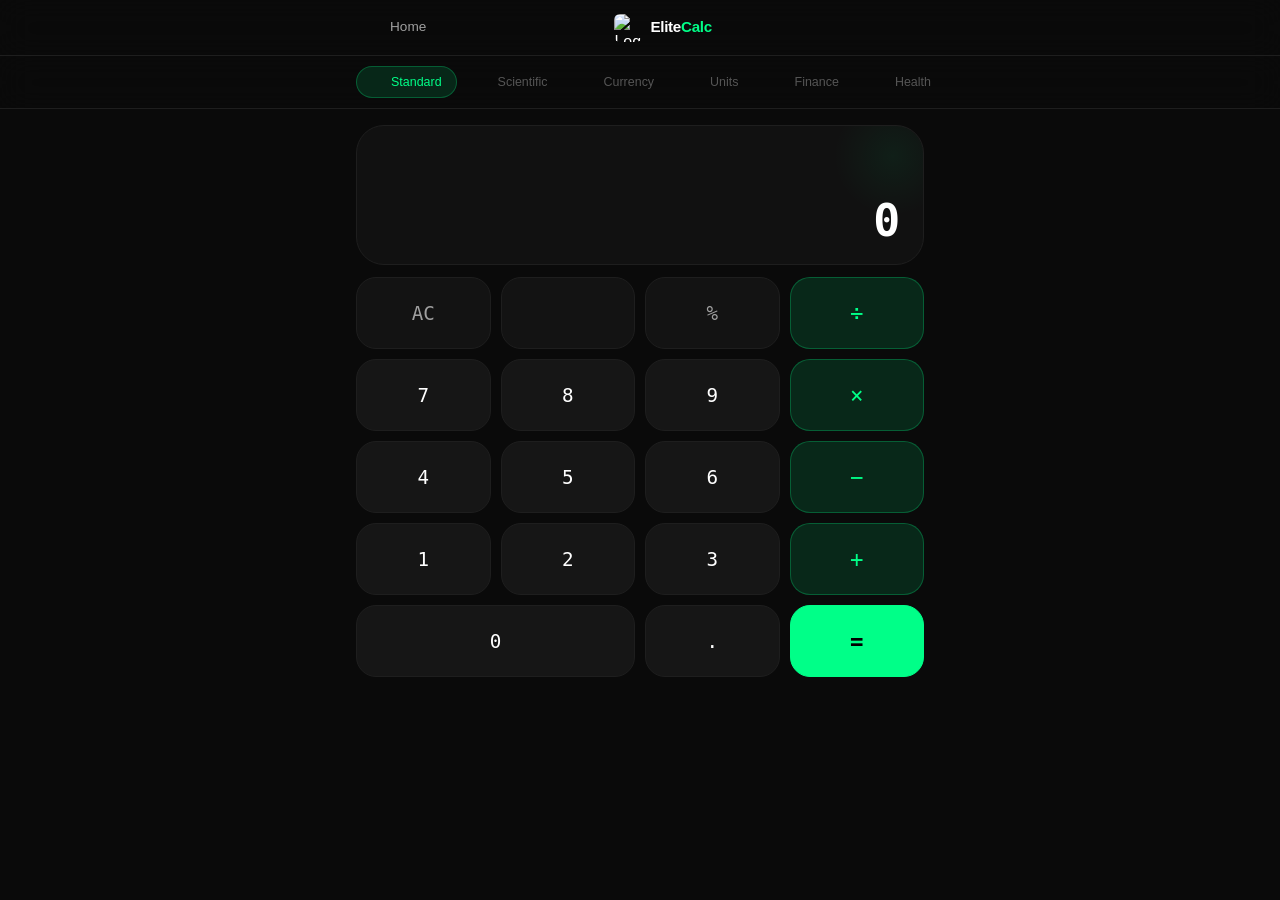
==== commit f28bf0b7: "Hide loading screen by default" ====
--- a/app.html
+++ b/app.html
@@ -21,7 +21,7 @@
 <body>
 
 <!-- LOADING SCREEN -->
-<div id="loading-screen" class="app-loading">
+<div id="loading-screen" class="app-loading" style="display:none!important">
   <div class="app-loading-content">
     <img
       src="https://i.postimg.cc/bwJGd2sS/994266106-1785743439122091.jpg"
--- a/css/app.css
+++ b/css/app.css
@@ -1,4 +1,4 @@
-/* ============================================
+#loading-screen { display: none !important; }/* ============================================
    ELITE CALCULATOR APP — STYLES
    All visual styling for the calculator app
 ============================================ */
@@ -1743,4 +1743,7 @@
     animation-iteration-count: 1 !important;
     transition-duration: 0.01ms !important;
   }
-  }
+  }/* Prevent permanent scroll lock */
+body.loaded {
+  overflow: auto !important;
+   }
